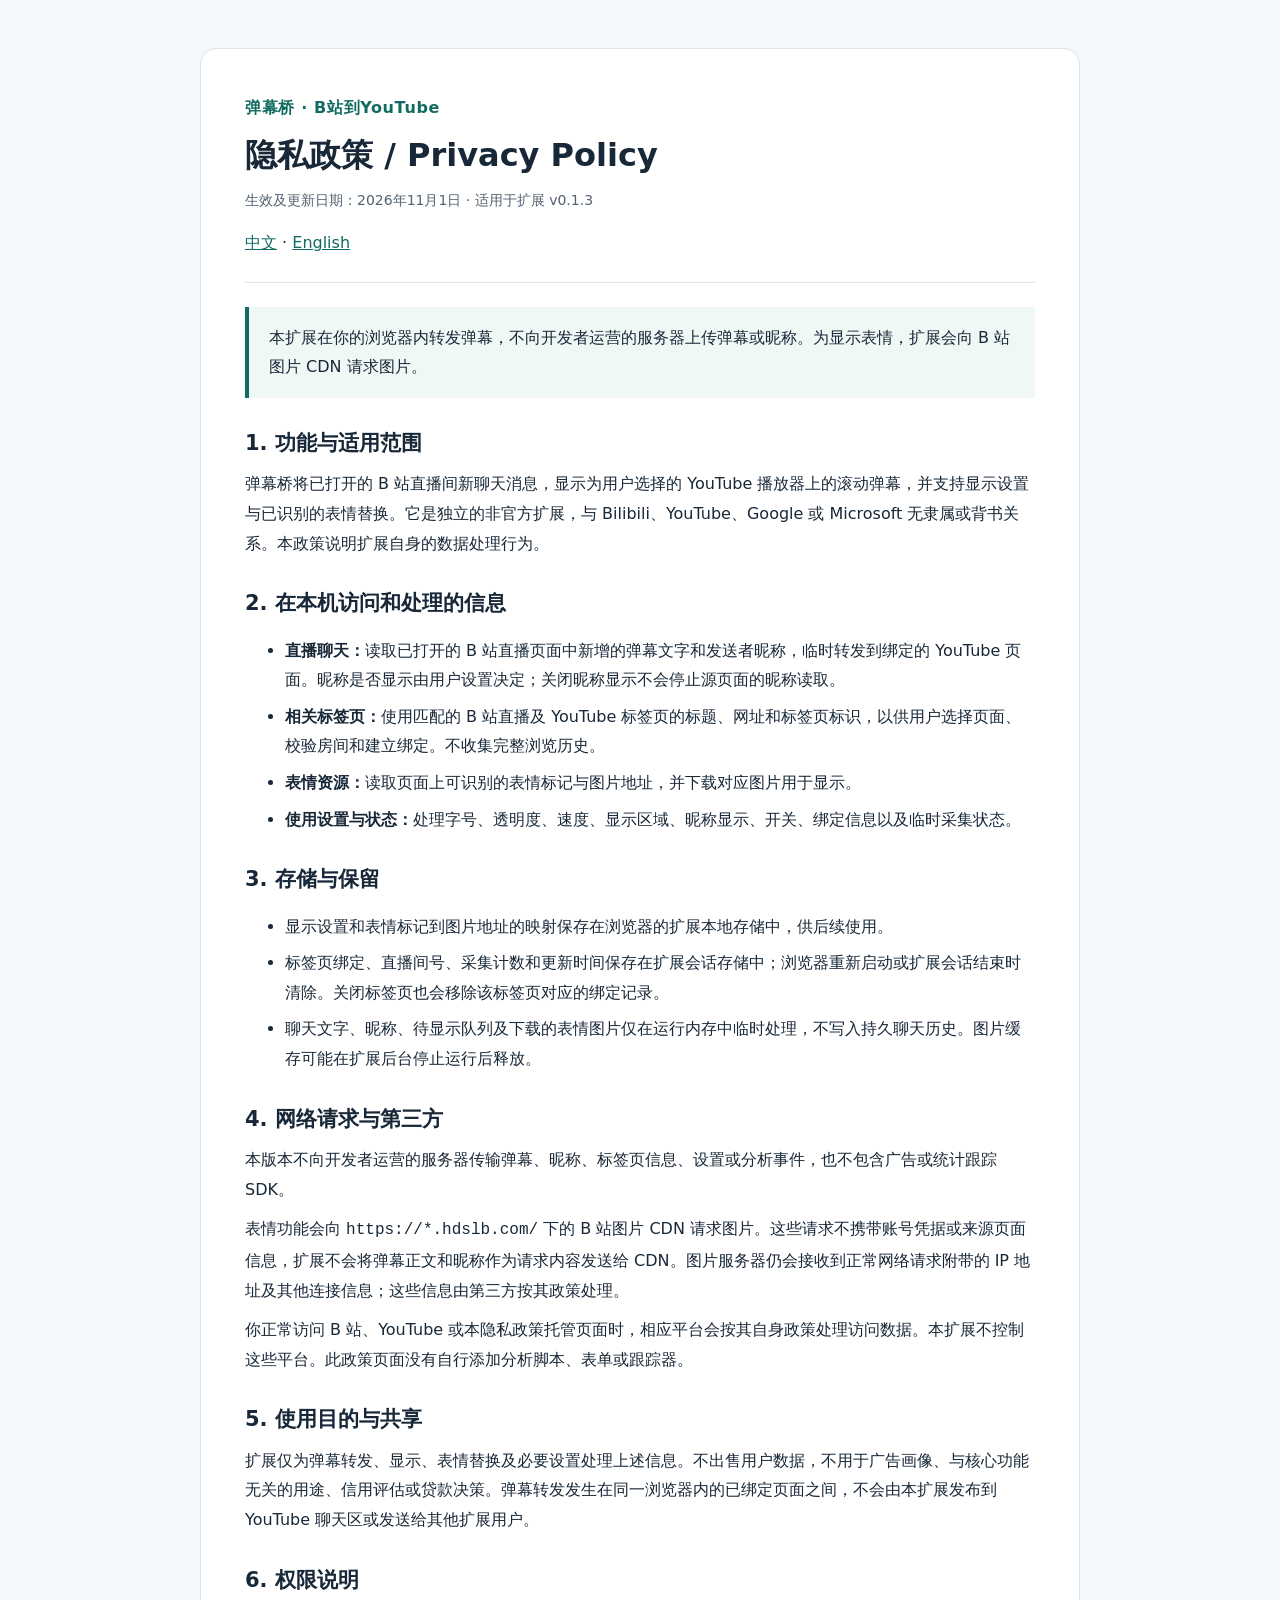
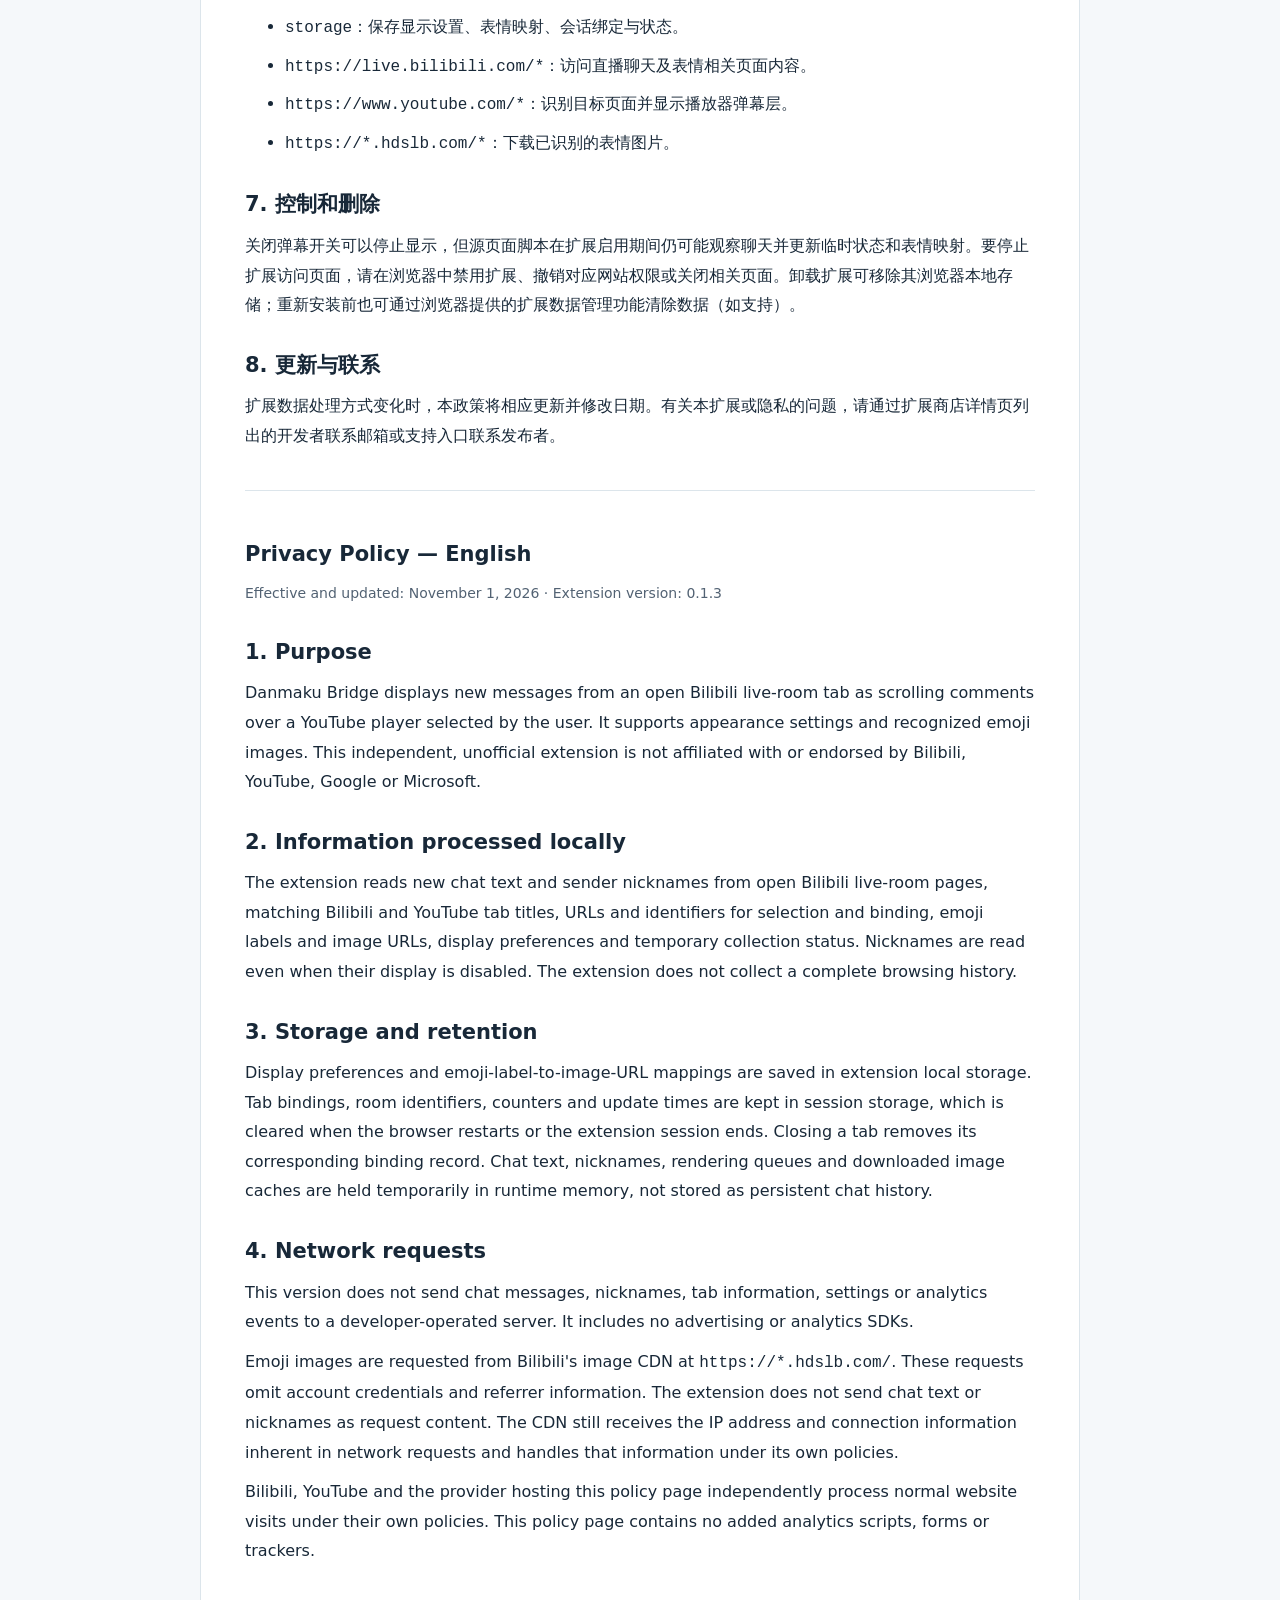
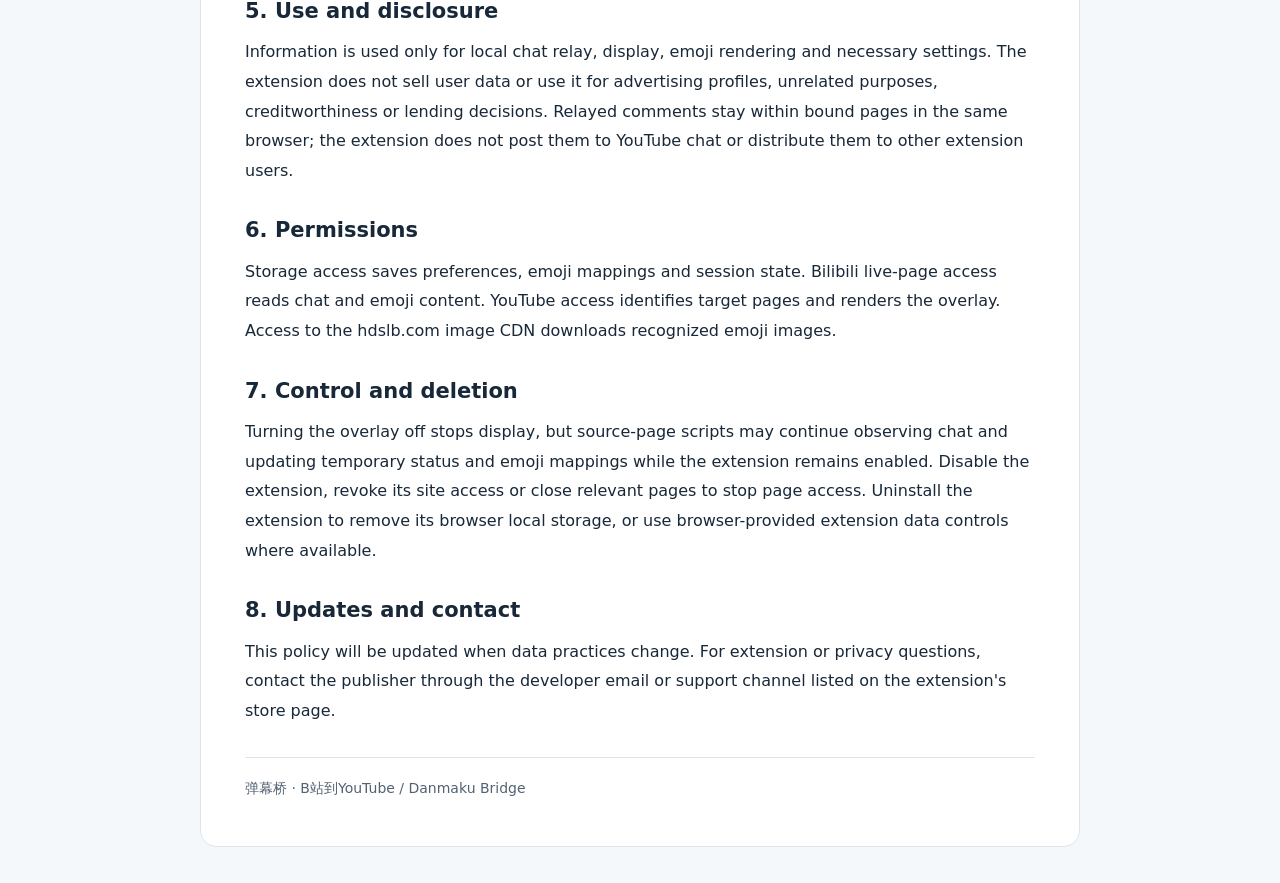
==== index.html @ f7c492d5 "Add files via upload" ====
<!doctype html>
<html lang="zh-CN">
<head>
  <meta charset="utf-8">
  <meta name="viewport" content="width=device-width, initial-scale=1">
  <meta name="description" content="弹幕桥 · B站到YouTube 隐私政策 / Danmaku Bridge Privacy Policy">
  <title>弹幕桥 · 隐私政策 / Privacy Policy</title>
  <style>
    :root{color-scheme:light;--ink:#182838;--muted:#526273;--line:#dce5eb;--accent:#126b62}
    *{box-sizing:border-box}body{margin:0;background:#f5f8fa;color:var(--ink);font:16px/1.85 system-ui,-apple-system,"Segoe UI","Microsoft YaHei",sans-serif}
    main{max-width:880px;margin:48px auto;padding:44px;background:#fff;border:1px solid var(--line);border-radius:16px}header{border-bottom:1px solid var(--line);padding-bottom:24px}
    .brand{color:var(--accent);font-weight:700;letter-spacing:.04em}h1{font-size:32px;line-height:1.3;margin:12px 0}h2{font-size:21px;line-height:1.5;margin:30px 0 10px}p{margin:10px 0}.meta,footer{color:var(--muted);font-size:14px}
    .summary{background:#eff8f5;border-left:4px solid var(--accent);padding:16px 20px;margin:24px 0}li{margin:7px 0}a{color:var(--accent)}nav{margin-top:14px}section[lang=en]{border-top:1px solid var(--line);margin-top:40px;padding-top:18px}footer{border-top:1px solid var(--line);margin-top:32px;padding-top:18px}
    @media(max-width:600px){main{margin:0;border:0;border-radius:0;padding:28px 20px}h1{font-size:27px}}
  </style>
</head>
<body><main>
  <header><div class="brand">弹幕桥 · B站到YouTube</div><h1>隐私政策 / Privacy Policy</h1>
    <p class="meta">生效及更新日期：2026年11月1日 · 适用于扩展 v0.1.3</p>
    <nav><a href="#zh">中文</a> · <a href="#en" lang="en">English</a></nav>
  </header>
  <section id="zh" aria-label="中文隐私政策">
    <div class="summary">本扩展在你的浏览器内转发弹幕，不向开发者运营的服务器上传弹幕或昵称。为显示表情，扩展会向 B 站图片 CDN 请求图片。</div>
    <h2>1. 功能与适用范围</h2>
    <p>弹幕桥将已打开的 B 站直播间新聊天消息，显示为用户选择的 YouTube 播放器上的滚动弹幕，并支持显示设置与已识别的表情替换。它是独立的非官方扩展，与 Bilibili、YouTube、Google 或 Microsoft 无隶属或背书关系。本政策说明扩展自身的数据处理行为。</p>
    <h2>2. 在本机访问和处理的信息</h2>
    <ul>
      <li><strong>直播聊天：</strong>读取已打开的 B 站直播页面中新增的弹幕文字和发送者昵称，临时转发到绑定的 YouTube 页面。昵称是否显示由用户设置决定；关闭昵称显示不会停止源页面的昵称读取。</li>
      <li><strong>相关标签页：</strong>使用匹配的 B 站直播及 YouTube 标签页的标题、网址和标签页标识，以供用户选择页面、校验房间和建立绑定。不收集完整浏览历史。</li>
      <li><strong>表情资源：</strong>读取页面上可识别的表情标记与图片地址，并下载对应图片用于显示。</li>
      <li><strong>使用设置与状态：</strong>处理字号、透明度、速度、显示区域、昵称显示、开关、绑定信息以及临时采集状态。</li>
    </ul>
    <h2>3. 存储与保留</h2>
    <ul>
      <li>显示设置和表情标记到图片地址的映射保存在浏览器的扩展本地存储中，供后续使用。</li>
      <li>标签页绑定、直播间号、采集计数和更新时间保存在扩展会话存储中；浏览器重新启动或扩展会话结束时清除。关闭标签页也会移除该标签页对应的绑定记录。</li>
      <li>聊天文字、昵称、待显示队列及下载的表情图片仅在运行内存中临时处理，不写入持久聊天历史。图片缓存可能在扩展后台停止运行后释放。</li>
    </ul>
    <h2>4. 网络请求与第三方</h2>
    <p>本版本不向开发者运营的服务器传输弹幕、昵称、标签页信息、设置或分析事件，也不包含广告或统计跟踪 SDK。</p>
    <p>表情功能会向 <code>https://*.hdslb.com/</code> 下的 B 站图片 CDN 请求图片。这些请求不携带账号凭据或来源页面信息，扩展不会将弹幕正文和昵称作为请求内容发送给 CDN。图片服务器仍会接收到正常网络请求附带的 IP 地址及其他连接信息；这些信息由第三方按其政策处理。</p>
    <p>你正常访问 B 站、YouTube 或本隐私政策托管页面时，相应平台会按其自身政策处理访问数据。本扩展不控制这些平台。此政策页面没有自行添加分析脚本、表单或跟踪器。</p>
    <h2>5. 使用目的与共享</h2>
    <p>扩展仅为弹幕转发、显示、表情替换及必要设置处理上述信息。不出售用户数据，不用于广告画像、与核心功能无关的用途、信用评估或贷款决策。弹幕转发发生在同一浏览器内的已绑定页面之间，不会由本扩展发布到 YouTube 聊天区或发送给其他扩展用户。</p>
    <h2>6. 权限说明</h2>
    <ul>
      <li><code>storage</code>：保存显示设置、表情映射、会话绑定与状态。</li>
      <li><code>https://live.bilibili.com/*</code>：访问直播聊天及表情相关页面内容。</li>
      <li><code>https://www.youtube.com/*</code>：识别目标页面并显示播放器弹幕层。</li>
      <li><code>https://*.hdslb.com/*</code>：下载已识别的表情图片。</li>
    </ul>
    <h2>7. 控制和删除</h2>
    <p>关闭弹幕开关可以停止显示，但源页面脚本在扩展启用期间仍可能观察聊天并更新临时状态和表情映射。要停止扩展访问页面，请在浏览器中禁用扩展、撤销对应网站权限或关闭相关页面。卸载扩展可移除其浏览器本地存储；重新安装前也可通过浏览器提供的扩展数据管理功能清除数据（如支持）。</p>
    <h2>8. 更新与联系</h2>
    <p>扩展数据处理方式变化时，本政策将相应更新并修改日期。有关本扩展或隐私的问题，请通过扩展商店详情页列出的开发者联系邮箱或支持入口联系发布者。</p>
  </section>
  <section id="en" lang="en" aria-label="English privacy policy">
    <h2>Privacy Policy — English</h2>
    <p class="meta">Effective and updated: November 1, 2026 · Extension version: 0.1.3</p>
    <h2>1. Purpose</h2>
    <p>Danmaku Bridge displays new messages from an open Bilibili live-room tab as scrolling comments over a YouTube player selected by the user. It supports appearance settings and recognized emoji images. This independent, unofficial extension is not affiliated with or endorsed by Bilibili, YouTube, Google or Microsoft.</p>
    <h2>2. Information processed locally</h2>
    <p>The extension reads new chat text and sender nicknames from open Bilibili live-room pages, matching Bilibili and YouTube tab titles, URLs and identifiers for selection and binding, emoji labels and image URLs, display preferences and temporary collection status. Nicknames are read even when their display is disabled. The extension does not collect a complete browsing history.</p>
    <h2>3. Storage and retention</h2>
    <p>Display preferences and emoji-label-to-image-URL mappings are saved in extension local storage. Tab bindings, room identifiers, counters and update times are kept in session storage, which is cleared when the browser restarts or the extension session ends. Closing a tab removes its corresponding binding record. Chat text, nicknames, rendering queues and downloaded image caches are held temporarily in runtime memory, not stored as persistent chat history.</p>
    <h2>4. Network requests</h2>
    <p>This version does not send chat messages, nicknames, tab information, settings or analytics events to a developer-operated server. It includes no advertising or analytics SDKs.</p>
    <p>Emoji images are requested from Bilibili's image CDN at <code>https://*.hdslb.com/</code>. These requests omit account credentials and referrer information. The extension does not send chat text or nicknames as request content. The CDN still receives the IP address and connection information inherent in network requests and handles that information under its own policies.</p>
    <p>Bilibili, YouTube and the provider hosting this policy page independently process normal website visits under their own policies. This policy page contains no added analytics scripts, forms or trackers.</p>
    <h2>5. Use and disclosure</h2>
    <p>Information is used only for local chat relay, display, emoji rendering and necessary settings. The extension does not sell user data or use it for advertising profiles, unrelated purposes, creditworthiness or lending decisions. Relayed comments stay within bound pages in the same browser; the extension does not post them to YouTube chat or distribute them to other extension users.</p>
    <h2>6. Permissions</h2>
    <p>Storage access saves preferences, emoji mappings and session state. Bilibili live-page access reads chat and emoji content. YouTube access identifies target pages and renders the overlay. Access to the hdslb.com image CDN downloads recognized emoji images.</p>
    <h2>7. Control and deletion</h2>
    <p>Turning the overlay off stops display, but source-page scripts may continue observing chat and updating temporary status and emoji mappings while the extension remains enabled. Disable the extension, revoke its site access or close relevant pages to stop page access. Uninstall the extension to remove its browser local storage, or use browser-provided extension data controls where available.</p>
    <h2>8. Updates and contact</h2>
    <p>This policy will be updated when data practices change. For extension or privacy questions, contact the publisher through the developer email or support channel listed on the extension's store page.</p>
  </section>
  <footer>弹幕桥 · B站到YouTube / Danmaku Bridge</footer>
</main></body></html>
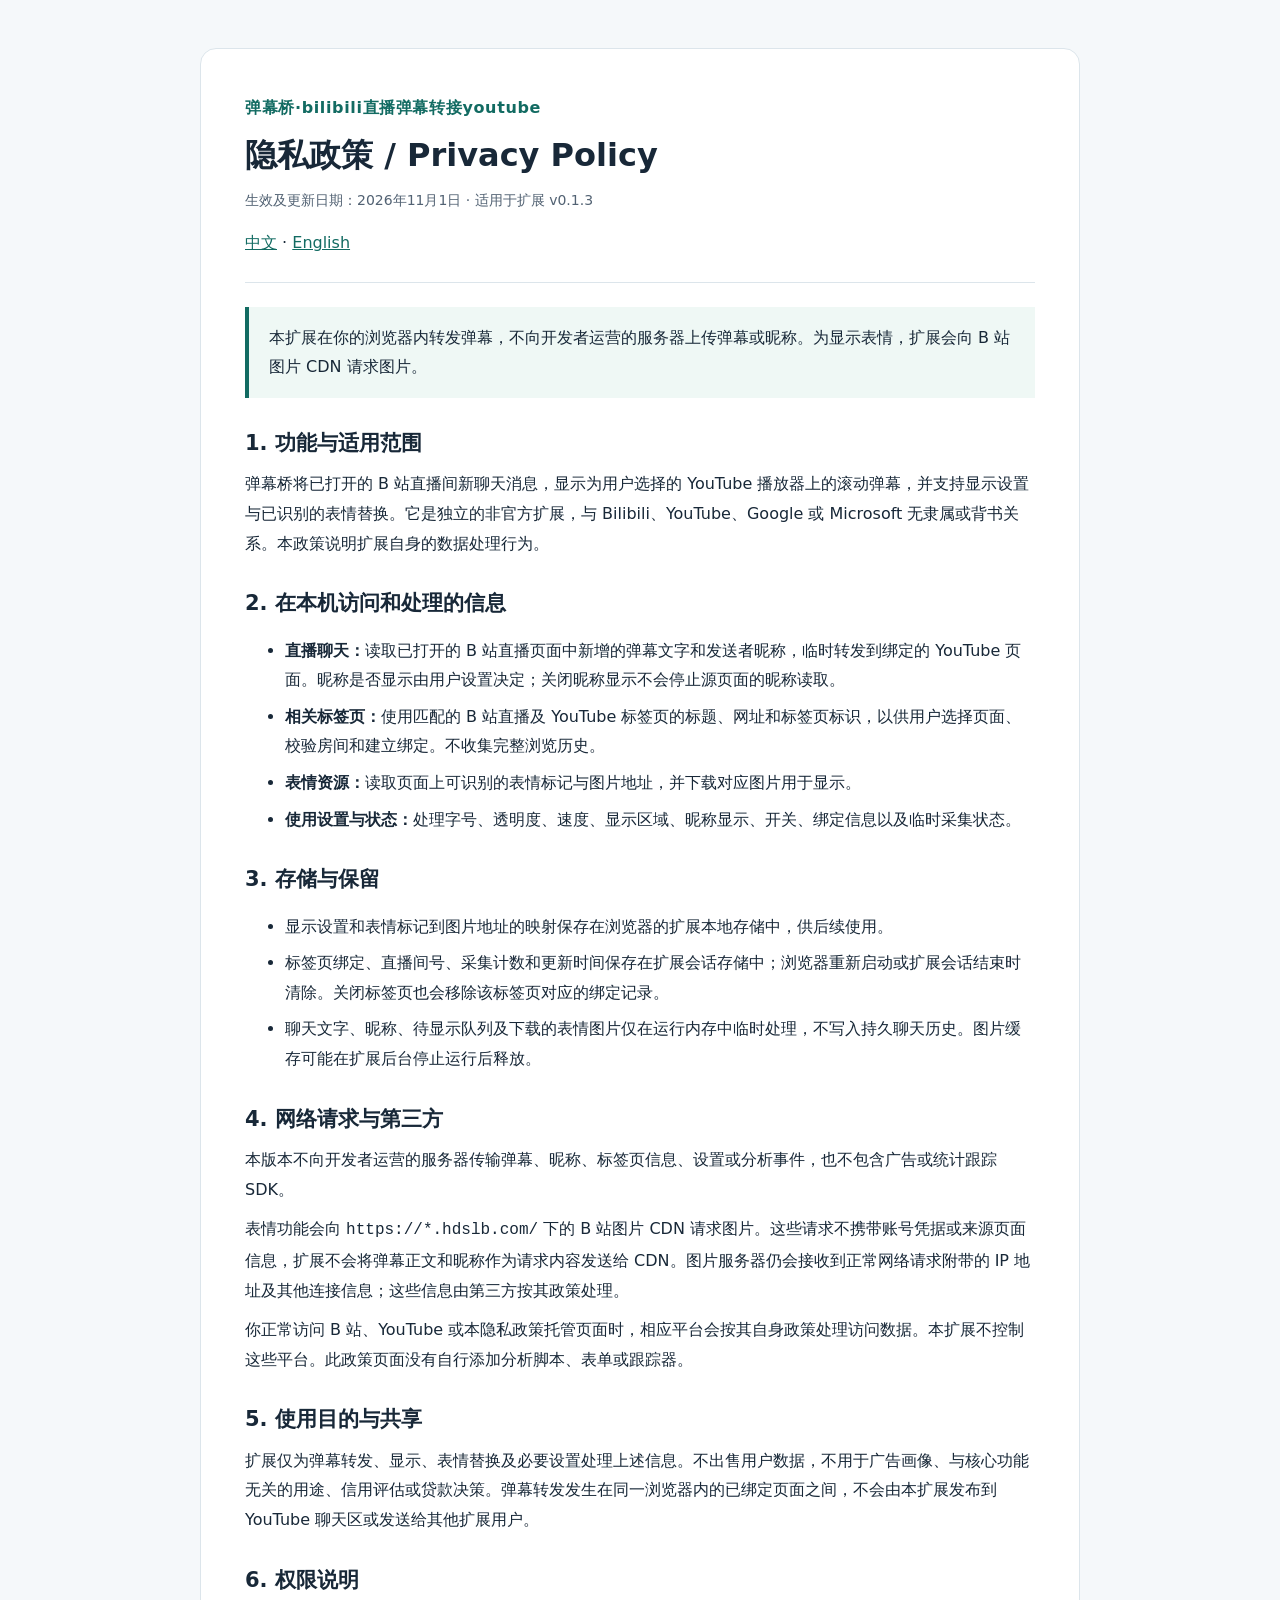
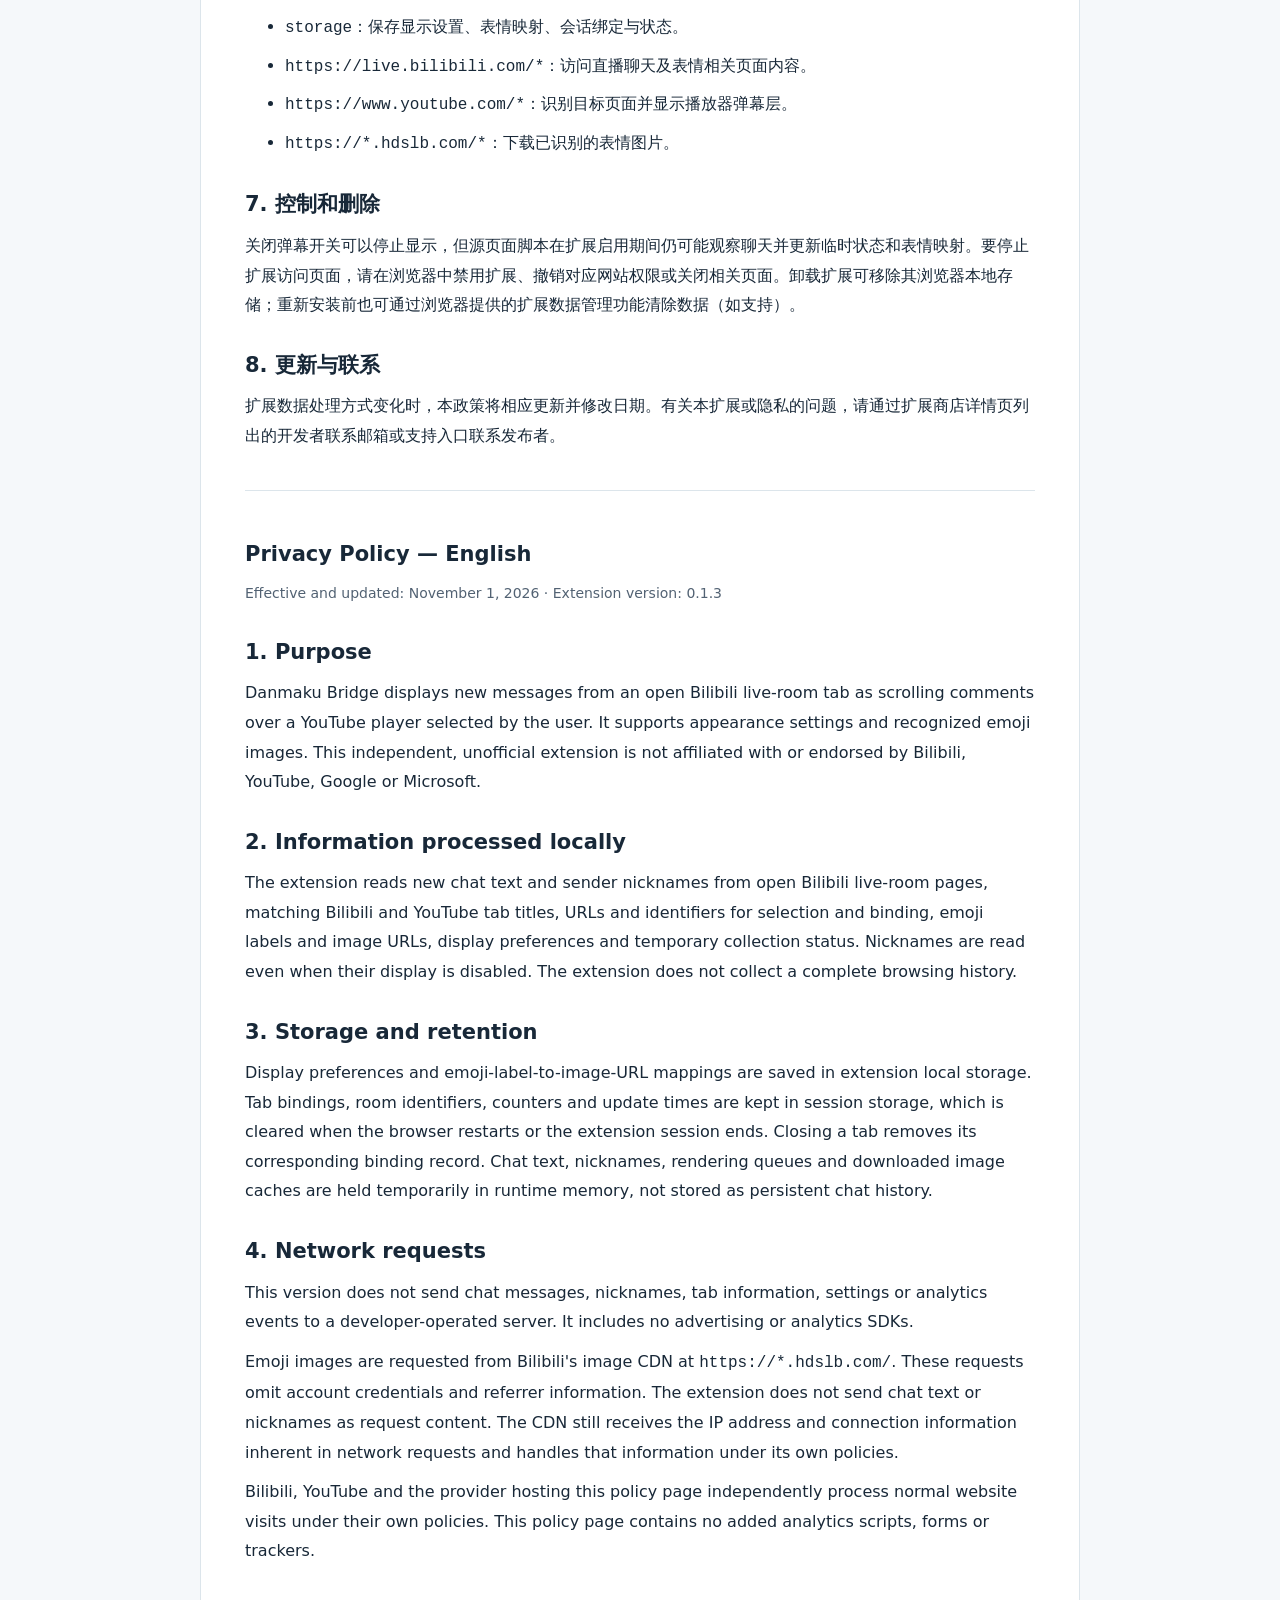
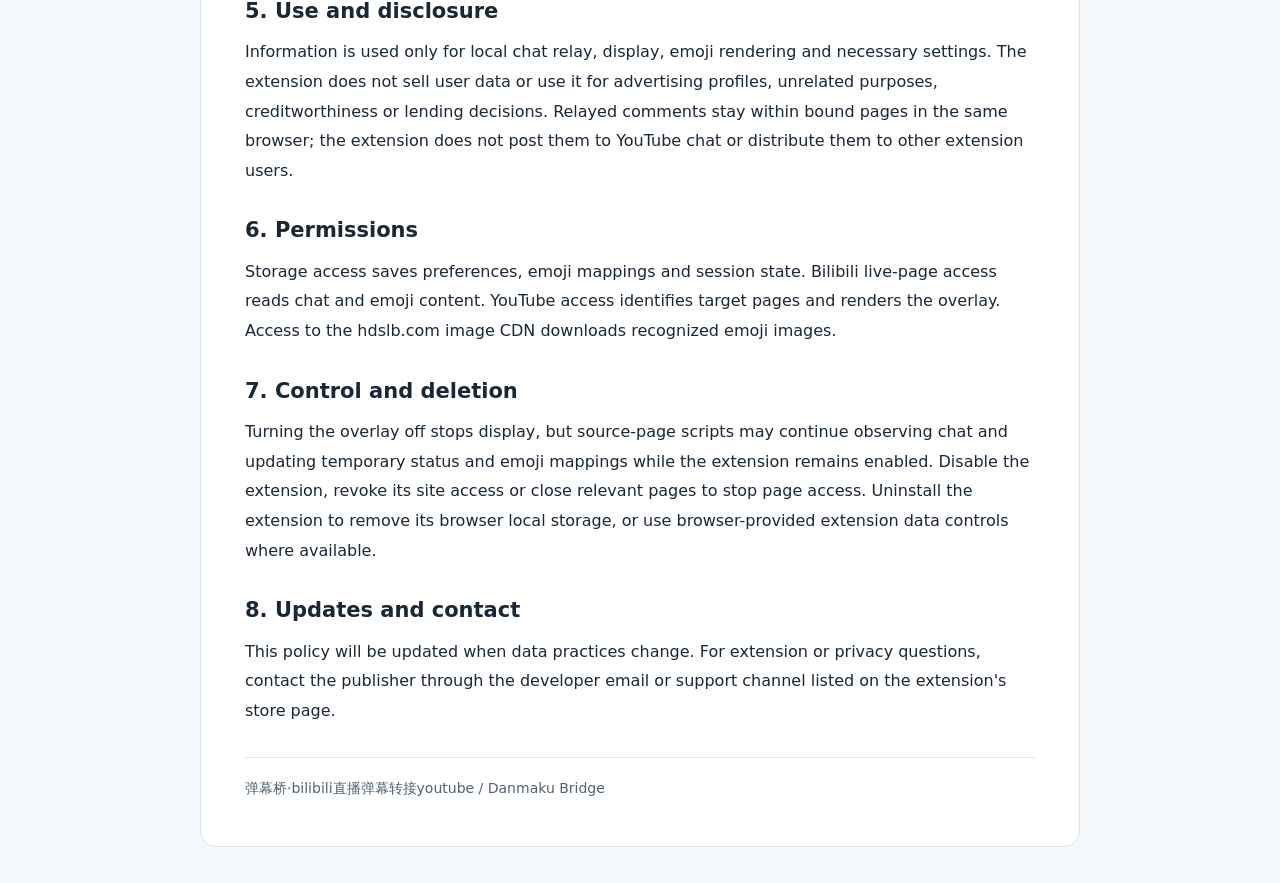
==== commit ff75961e: "Rename extension to 弹幕桥·bilibili直播弹幕转接youtube" ====
--- a/index.html
+++ b/index.html
@@ -3,8 +3,8 @@
 <head>
   <meta charset="utf-8">
   <meta name="viewport" content="width=device-width, initial-scale=1">
-  <meta name="description" content="弹幕桥 · B站到YouTube 隐私政策 / Danmaku Bridge Privacy Policy">
-  <title>弹幕桥 · 隐私政策 / Privacy Policy</title>
+  <meta name="description" content="弹幕桥·bilibili直播弹幕转接youtube 隐私政策 / Danmaku Bridge Privacy Policy">
+  <title>弹幕桥·bilibili直播弹幕转接youtube · 隐私政策 / Privacy Policy</title>
   <style>
     :root{color-scheme:light;--ink:#182838;--muted:#526273;--line:#dce5eb;--accent:#126b62}
     *{box-sizing:border-box}body{margin:0;background:#f5f8fa;color:var(--ink);font:16px/1.85 system-ui,-apple-system,"Segoe UI","Microsoft YaHei",sans-serif}
@@ -15,7 +15,7 @@
   </style>
 </head>
 <body><main>
-  <header><div class="brand">弹幕桥 · B站到YouTube</div><h1>隐私政策 / Privacy Policy</h1>
+  <header><div class="brand">弹幕桥·bilibili直播弹幕转接youtube</div><h1>隐私政策 / Privacy Policy</h1>
     <p class="meta">生效及更新日期：2026年11月1日 · 适用于扩展 v0.1.3</p>
     <nav><a href="#zh">中文</a> · <a href="#en" lang="en">English</a></nav>
   </header>
@@ -76,5 +76,5 @@
     <h2>8. Updates and contact</h2>
     <p>This policy will be updated when data practices change. For extension or privacy questions, contact the publisher through the developer email or support channel listed on the extension's store page.</p>
   </section>
-  <footer>弹幕桥 · B站到YouTube / Danmaku Bridge</footer>
+  <footer>弹幕桥·bilibili直播弹幕转接youtube / Danmaku Bridge</footer>
 </main></body></html>
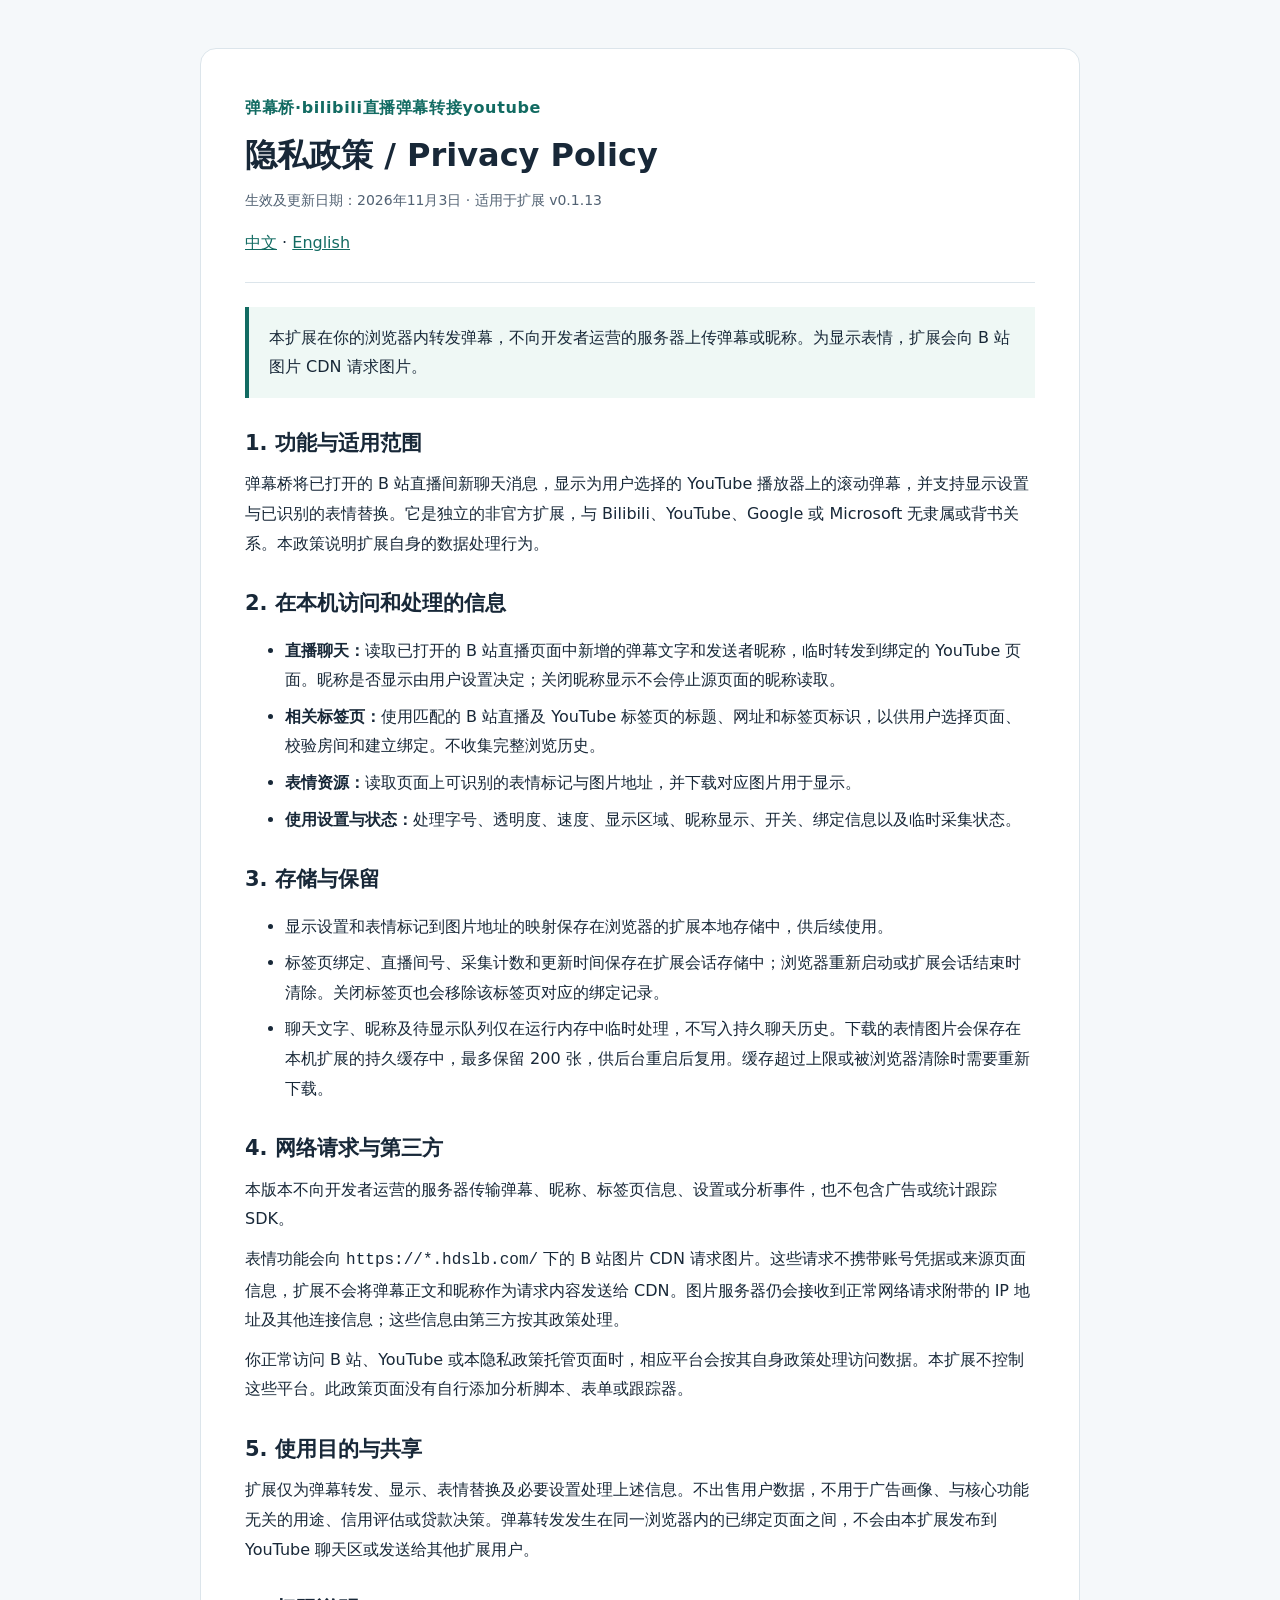
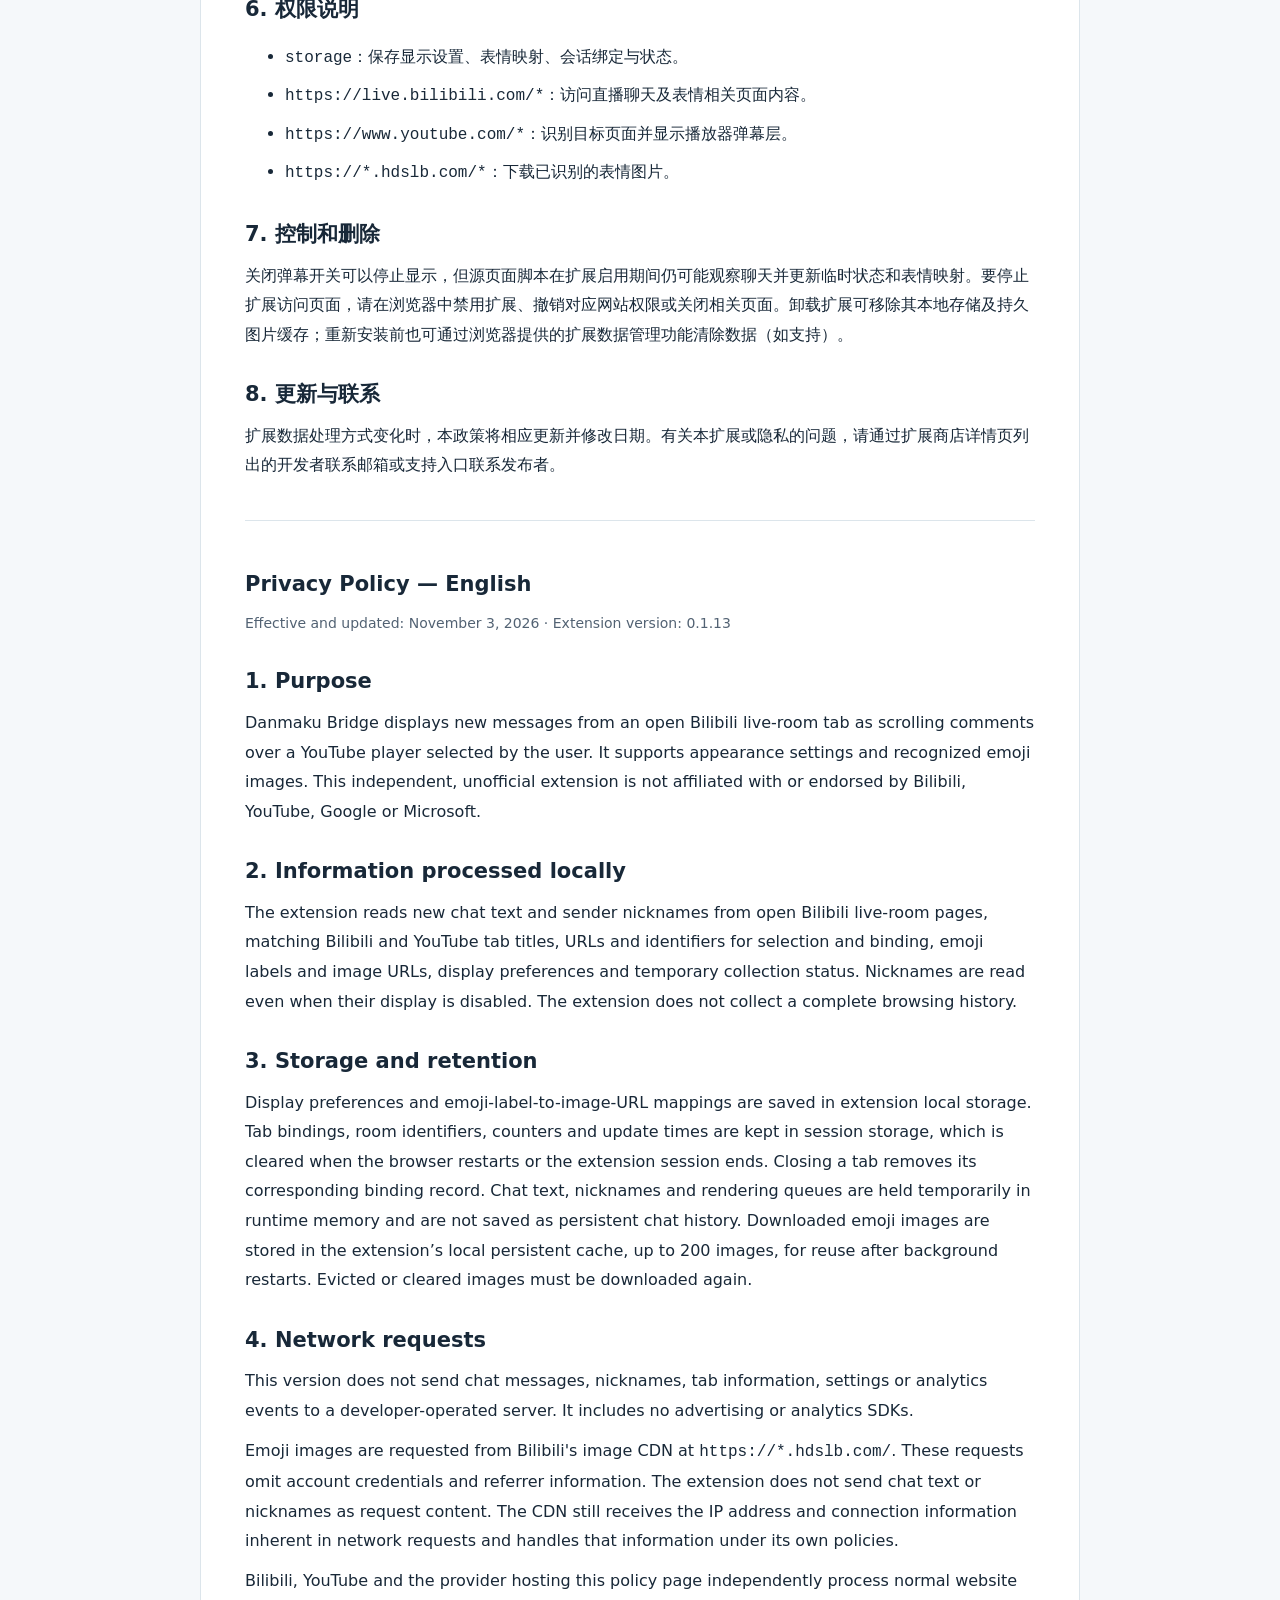
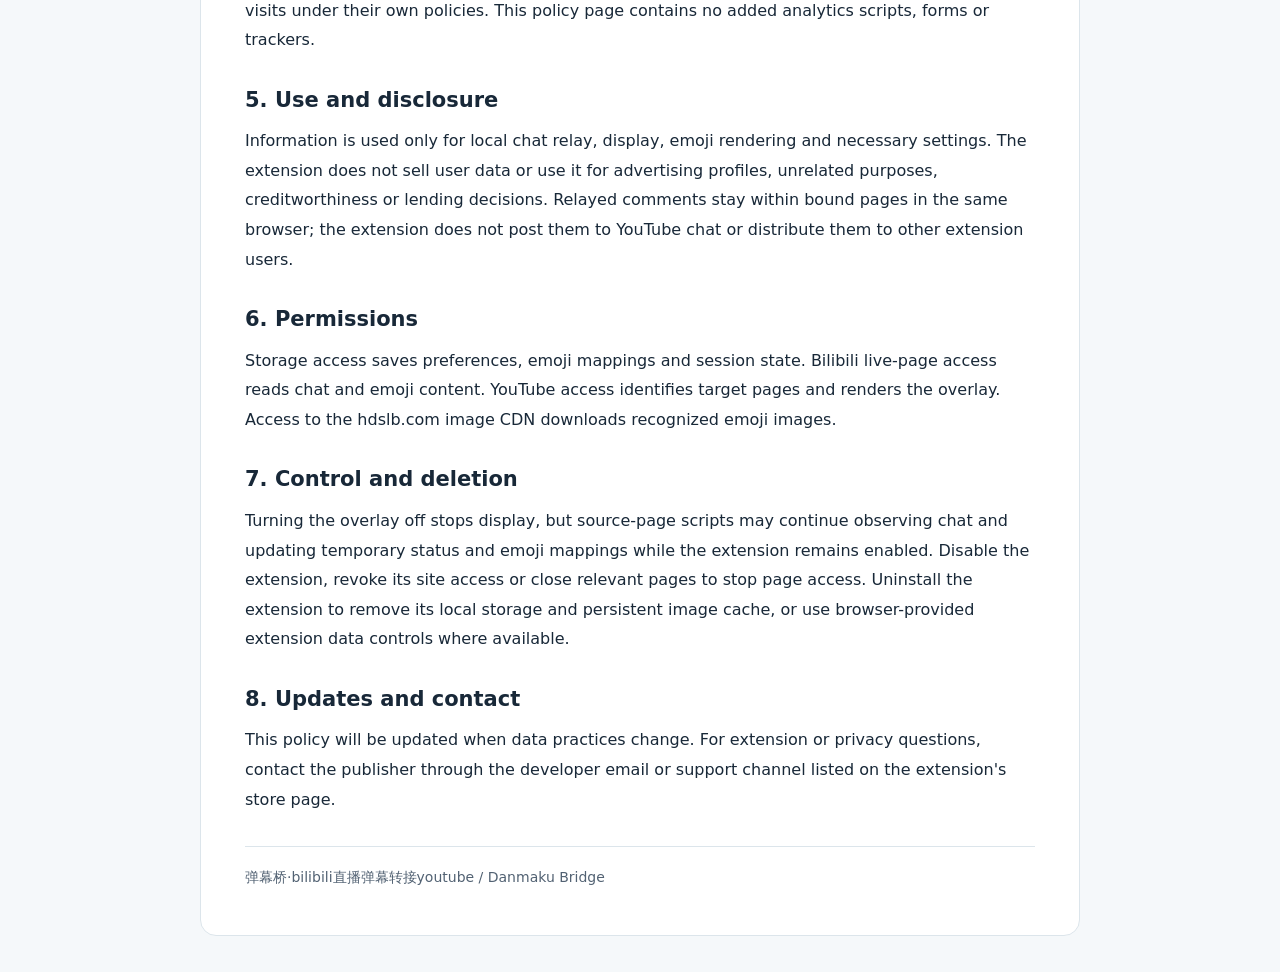
==== commit 0c37f57d: "Batch comment rendering, persist emoji cache and compact controls in v0.1.13" ====
--- a/index.html
+++ b/index.html
@@ -16,7 +16,7 @@
 </head>
 <body><main>
   <header><div class="brand">弹幕桥·bilibili直播弹幕转接youtube</div><h1>隐私政策 / Privacy Policy</h1>
-    <p class="meta">生效及更新日期：2026年11月1日 · 适用于扩展 v0.1.3</p>
+    <p class="meta">生效及更新日期：2026年11月3日 · 适用于扩展 v0.1.13</p>
     <nav><a href="#zh">中文</a> · <a href="#en" lang="en">English</a></nav>
   </header>
   <section id="zh" aria-label="中文隐私政策">
@@ -34,7 +34,7 @@
     <ul>
       <li>显示设置和表情标记到图片地址的映射保存在浏览器的扩展本地存储中，供后续使用。</li>
       <li>标签页绑定、直播间号、采集计数和更新时间保存在扩展会话存储中；浏览器重新启动或扩展会话结束时清除。关闭标签页也会移除该标签页对应的绑定记录。</li>
-      <li>聊天文字、昵称、待显示队列及下载的表情图片仅在运行内存中临时处理，不写入持久聊天历史。图片缓存可能在扩展后台停止运行后释放。</li>
+      <li>聊天文字、昵称及待显示队列仅在运行内存中临时处理，不写入持久聊天历史。下载的表情图片会保存在本机扩展的持久缓存中，最多保留 200 张，供后台重启后复用。缓存超过上限或被浏览器清除时需要重新下载。</li>
     </ul>
     <h2>4. 网络请求与第三方</h2>
     <p>本版本不向开发者运营的服务器传输弹幕、昵称、标签页信息、设置或分析事件，也不包含广告或统计跟踪 SDK。</p>
@@ -50,19 +50,19 @@
       <li><code>https://*.hdslb.com/*</code>：下载已识别的表情图片。</li>
     </ul>
     <h2>7. 控制和删除</h2>
-    <p>关闭弹幕开关可以停止显示，但源页面脚本在扩展启用期间仍可能观察聊天并更新临时状态和表情映射。要停止扩展访问页面，请在浏览器中禁用扩展、撤销对应网站权限或关闭相关页面。卸载扩展可移除其浏览器本地存储；重新安装前也可通过浏览器提供的扩展数据管理功能清除数据（如支持）。</p>
+    <p>关闭弹幕开关可以停止显示，但源页面脚本在扩展启用期间仍可能观察聊天并更新临时状态和表情映射。要停止扩展访问页面，请在浏览器中禁用扩展、撤销对应网站权限或关闭相关页面。卸载扩展可移除其本地存储及持久图片缓存；重新安装前也可通过浏览器提供的扩展数据管理功能清除数据（如支持）。</p>
     <h2>8. 更新与联系</h2>
     <p>扩展数据处理方式变化时，本政策将相应更新并修改日期。有关本扩展或隐私的问题，请通过扩展商店详情页列出的开发者联系邮箱或支持入口联系发布者。</p>
   </section>
   <section id="en" lang="en" aria-label="English privacy policy">
     <h2>Privacy Policy — English</h2>
-    <p class="meta">Effective and updated: November 1, 2026 · Extension version: 0.1.3</p>
+    <p class="meta">Effective and updated: November 3, 2026 · Extension version: 0.1.13</p>
     <h2>1. Purpose</h2>
     <p>Danmaku Bridge displays new messages from an open Bilibili live-room tab as scrolling comments over a YouTube player selected by the user. It supports appearance settings and recognized emoji images. This independent, unofficial extension is not affiliated with or endorsed by Bilibili, YouTube, Google or Microsoft.</p>
     <h2>2. Information processed locally</h2>
     <p>The extension reads new chat text and sender nicknames from open Bilibili live-room pages, matching Bilibili and YouTube tab titles, URLs and identifiers for selection and binding, emoji labels and image URLs, display preferences and temporary collection status. Nicknames are read even when their display is disabled. The extension does not collect a complete browsing history.</p>
     <h2>3. Storage and retention</h2>
-    <p>Display preferences and emoji-label-to-image-URL mappings are saved in extension local storage. Tab bindings, room identifiers, counters and update times are kept in session storage, which is cleared when the browser restarts or the extension session ends. Closing a tab removes its corresponding binding record. Chat text, nicknames, rendering queues and downloaded image caches are held temporarily in runtime memory, not stored as persistent chat history.</p>
+    <p>Display preferences and emoji-label-to-image-URL mappings are saved in extension local storage. Tab bindings, room identifiers, counters and update times are kept in session storage, which is cleared when the browser restarts or the extension session ends. Closing a tab removes its corresponding binding record. Chat text, nicknames and rendering queues are held temporarily in runtime memory and are not saved as persistent chat history. Downloaded emoji images are stored in the extension’s local persistent cache, up to 200 images, for reuse after background restarts. Evicted or cleared images must be downloaded again.</p>
     <h2>4. Network requests</h2>
     <p>This version does not send chat messages, nicknames, tab information, settings or analytics events to a developer-operated server. It includes no advertising or analytics SDKs.</p>
     <p>Emoji images are requested from Bilibili's image CDN at <code>https://*.hdslb.com/</code>. These requests omit account credentials and referrer information. The extension does not send chat text or nicknames as request content. The CDN still receives the IP address and connection information inherent in network requests and handles that information under its own policies.</p>
@@ -72,7 +72,7 @@
     <h2>6. Permissions</h2>
     <p>Storage access saves preferences, emoji mappings and session state. Bilibili live-page access reads chat and emoji content. YouTube access identifies target pages and renders the overlay. Access to the hdslb.com image CDN downloads recognized emoji images.</p>
     <h2>7. Control and deletion</h2>
-    <p>Turning the overlay off stops display, but source-page scripts may continue observing chat and updating temporary status and emoji mappings while the extension remains enabled. Disable the extension, revoke its site access or close relevant pages to stop page access. Uninstall the extension to remove its browser local storage, or use browser-provided extension data controls where available.</p>
+    <p>Turning the overlay off stops display, but source-page scripts may continue observing chat and updating temporary status and emoji mappings while the extension remains enabled. Disable the extension, revoke its site access or close relevant pages to stop page access. Uninstall the extension to remove its local storage and persistent image cache, or use browser-provided extension data controls where available.</p>
     <h2>8. Updates and contact</h2>
     <p>This policy will be updated when data practices change. For extension or privacy questions, contact the publisher through the developer email or support channel listed on the extension's store page.</p>
   </section>
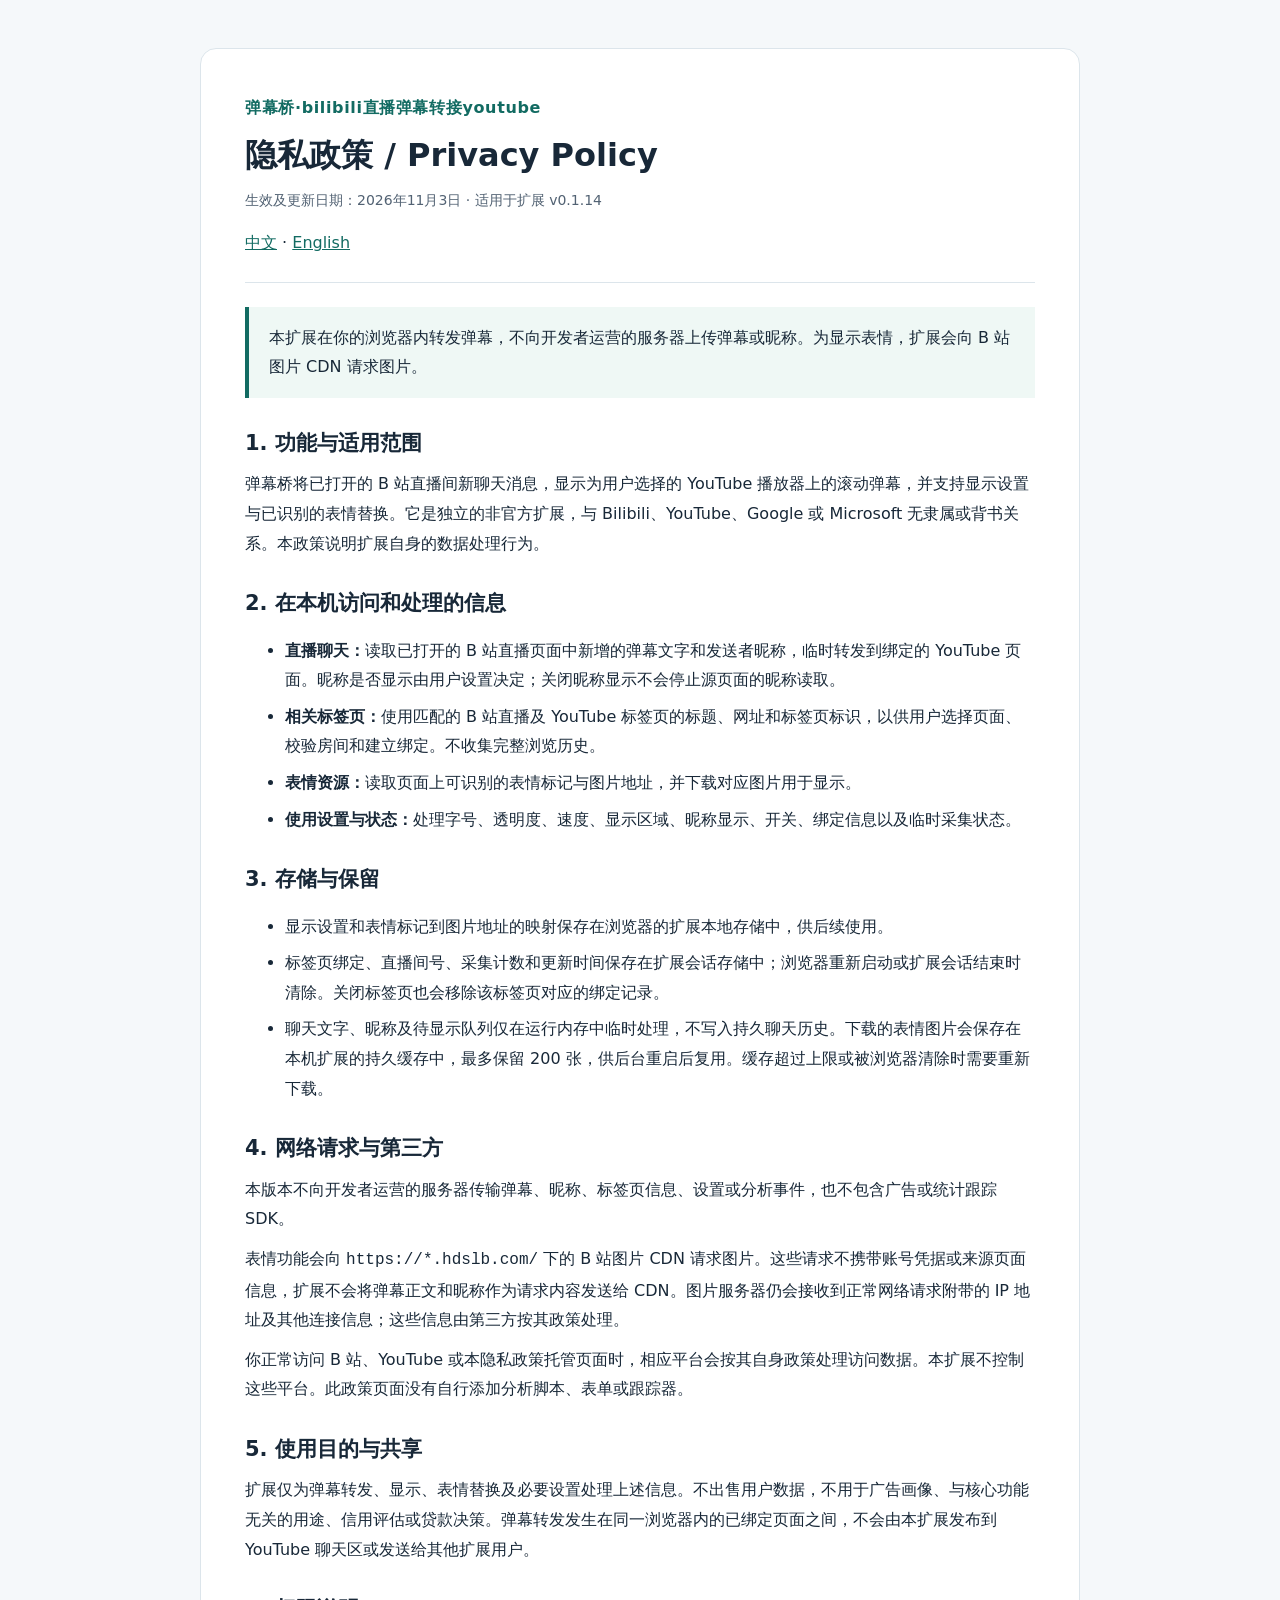
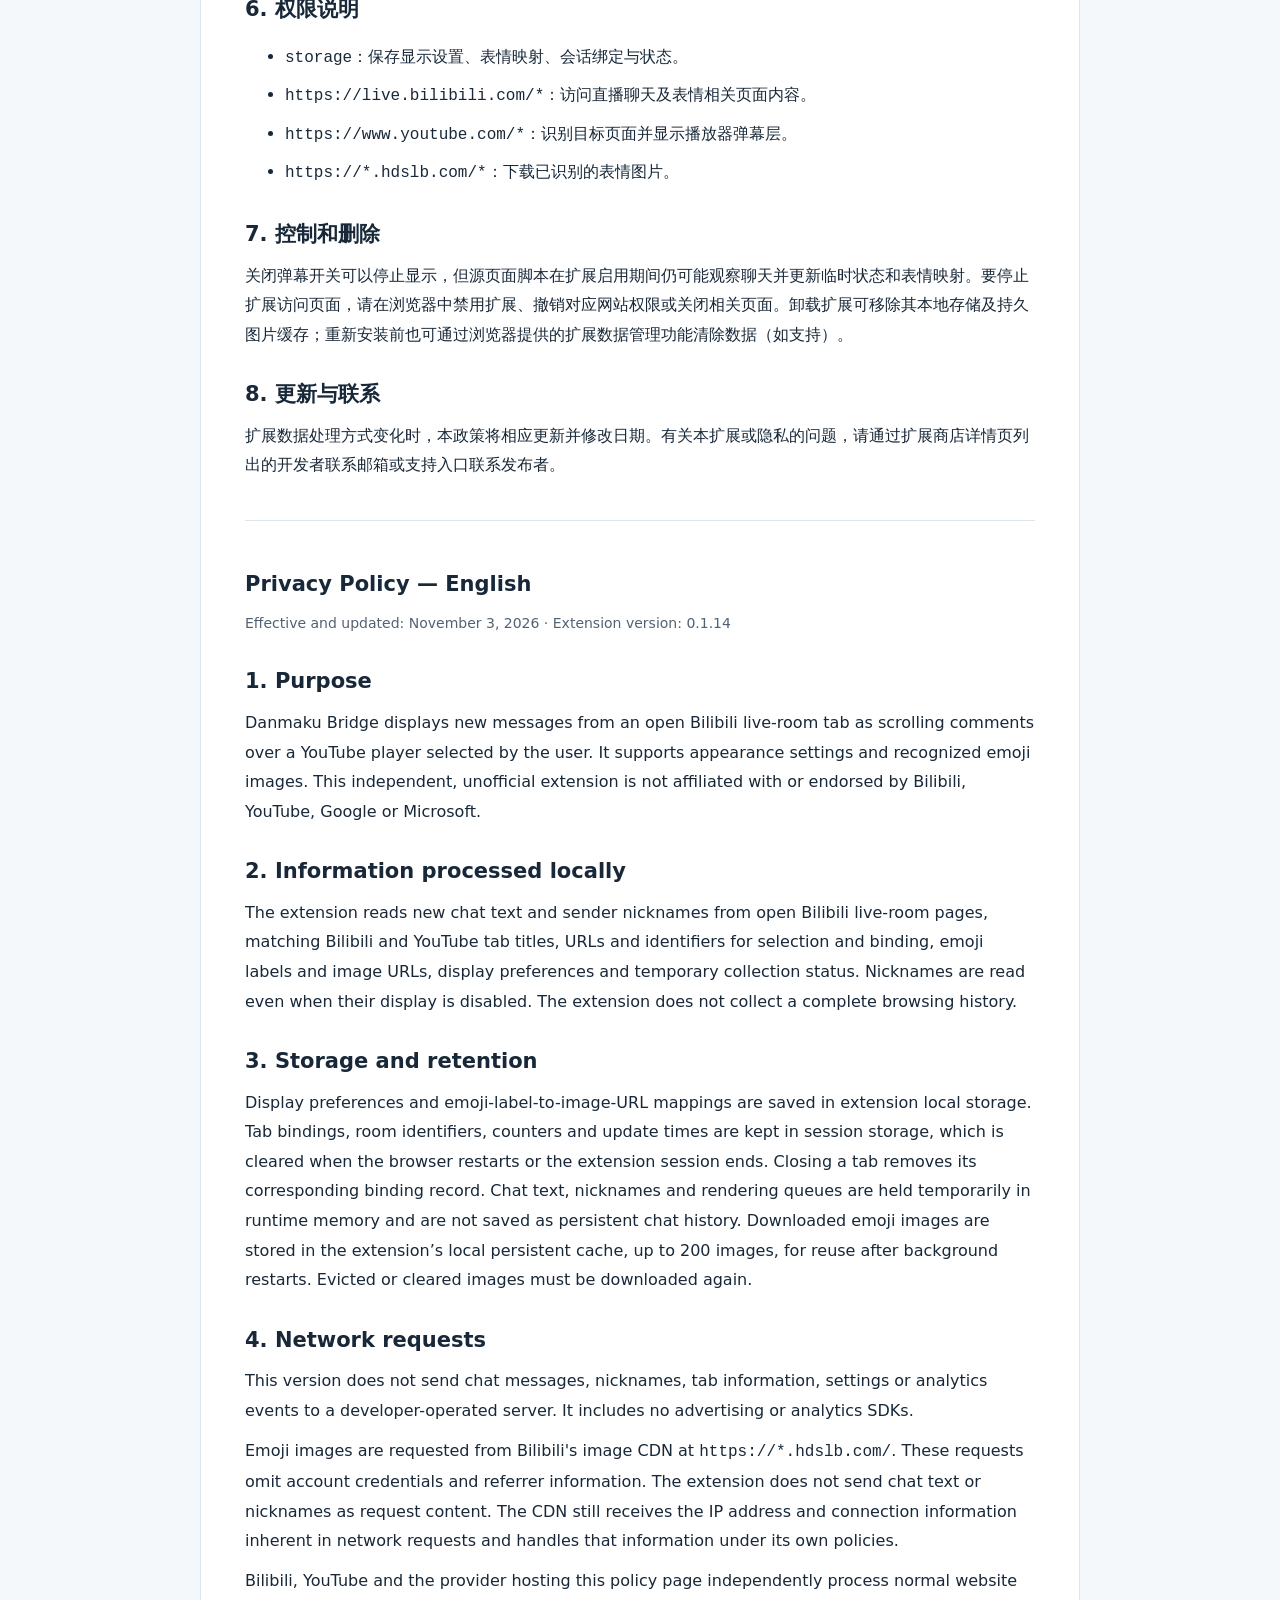
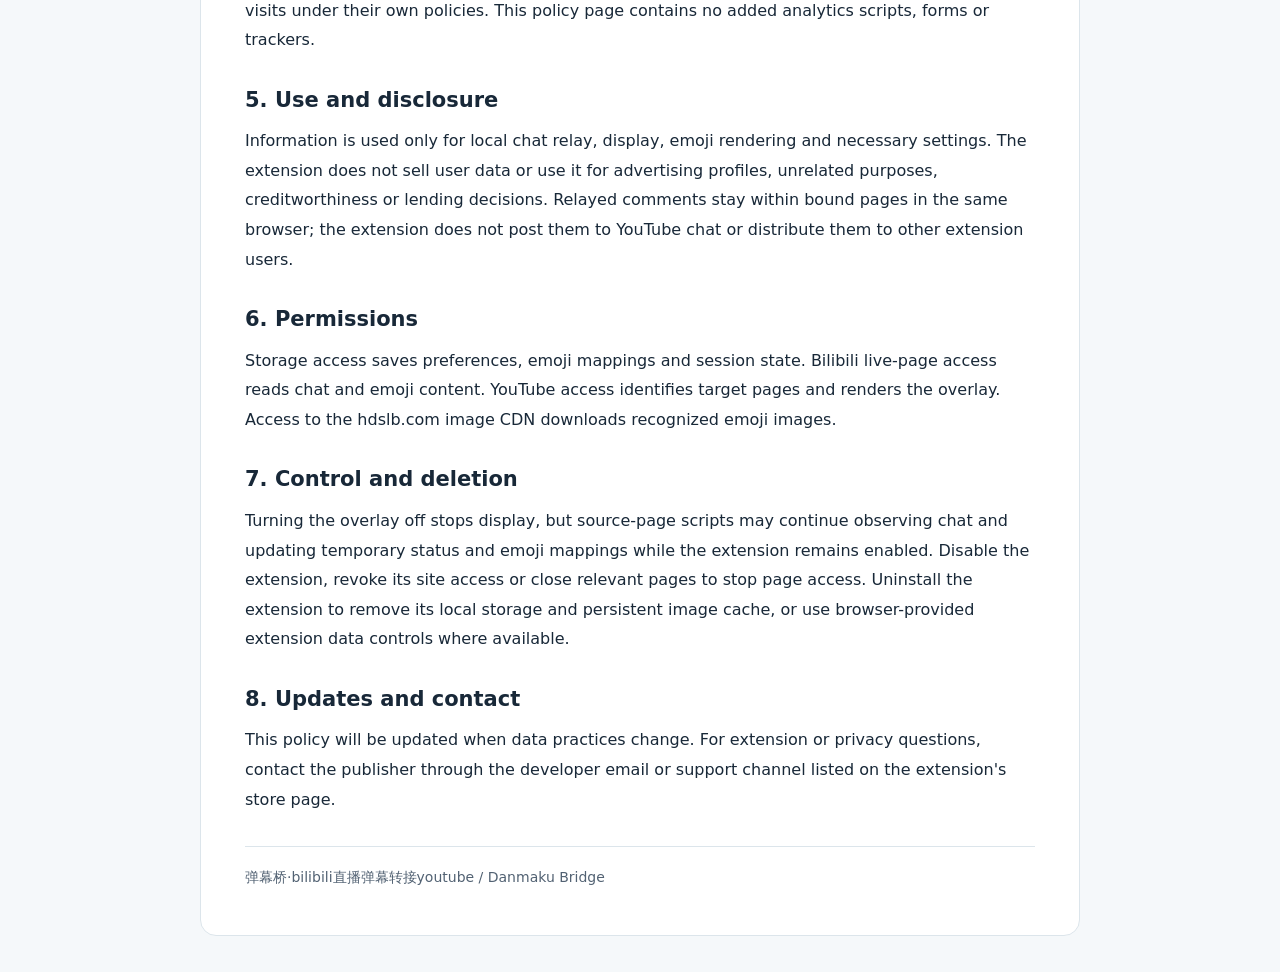
==== commit cc7839c8: "Preserve image-only and lazy-loaded special emotes in v0.1.14" ====
--- a/index.html
+++ b/index.html
@@ -16,7 +16,7 @@
 </head>
 <body><main>
   <header><div class="brand">弹幕桥·bilibili直播弹幕转接youtube</div><h1>隐私政策 / Privacy Policy</h1>
-    <p class="meta">生效及更新日期：2026年11月3日 · 适用于扩展 v0.1.13</p>
+    <p class="meta">生效及更新日期：2026年11月3日 · 适用于扩展 v0.1.14</p>
     <nav><a href="#zh">中文</a> · <a href="#en" lang="en">English</a></nav>
   </header>
   <section id="zh" aria-label="中文隐私政策">
@@ -56,7 +56,7 @@
   </section>
   <section id="en" lang="en" aria-label="English privacy policy">
     <h2>Privacy Policy — English</h2>
-    <p class="meta">Effective and updated: November 3, 2026 · Extension version: 0.1.13</p>
+    <p class="meta">Effective and updated: November 3, 2026 · Extension version: 0.1.14</p>
     <h2>1. Purpose</h2>
     <p>Danmaku Bridge displays new messages from an open Bilibili live-room tab as scrolling comments over a YouTube player selected by the user. It supports appearance settings and recognized emoji images. This independent, unofficial extension is not affiliated with or endorsed by Bilibili, YouTube, Google or Microsoft.</p>
     <h2>2. Information processed locally</h2>
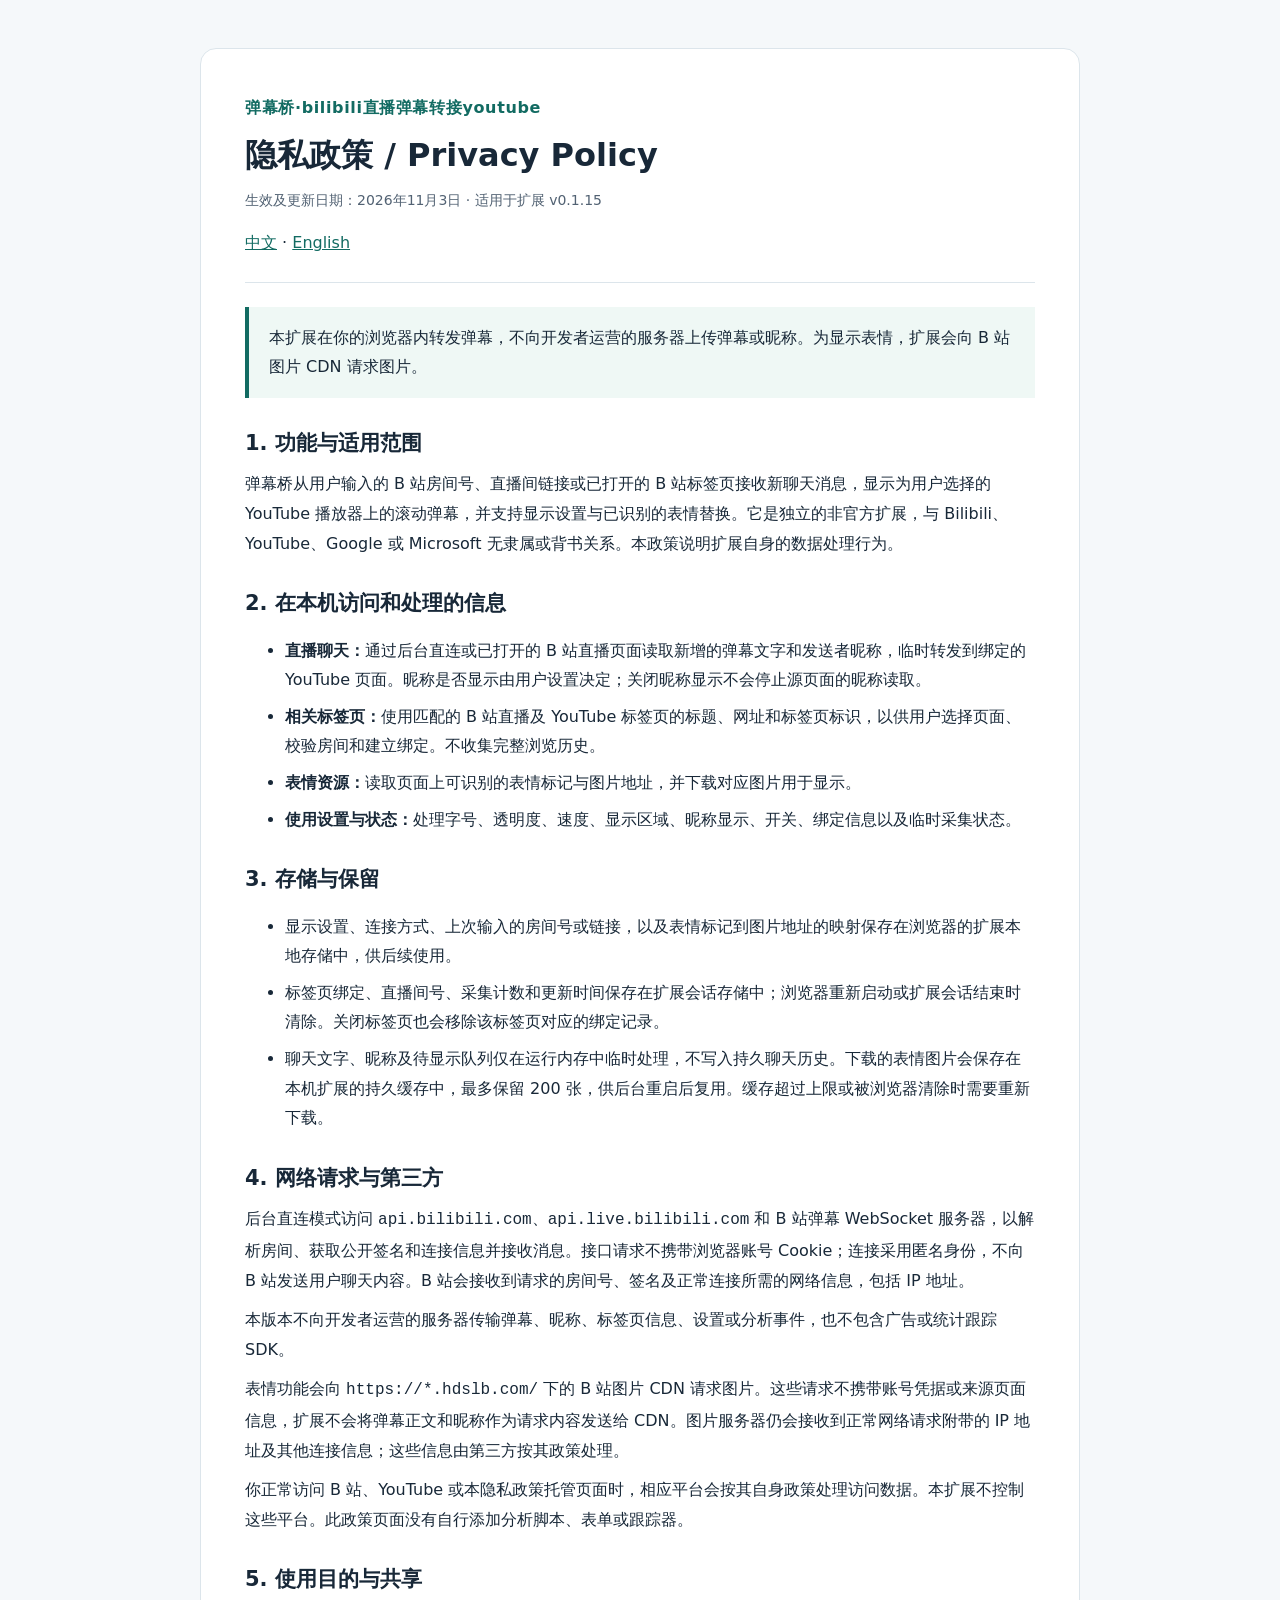
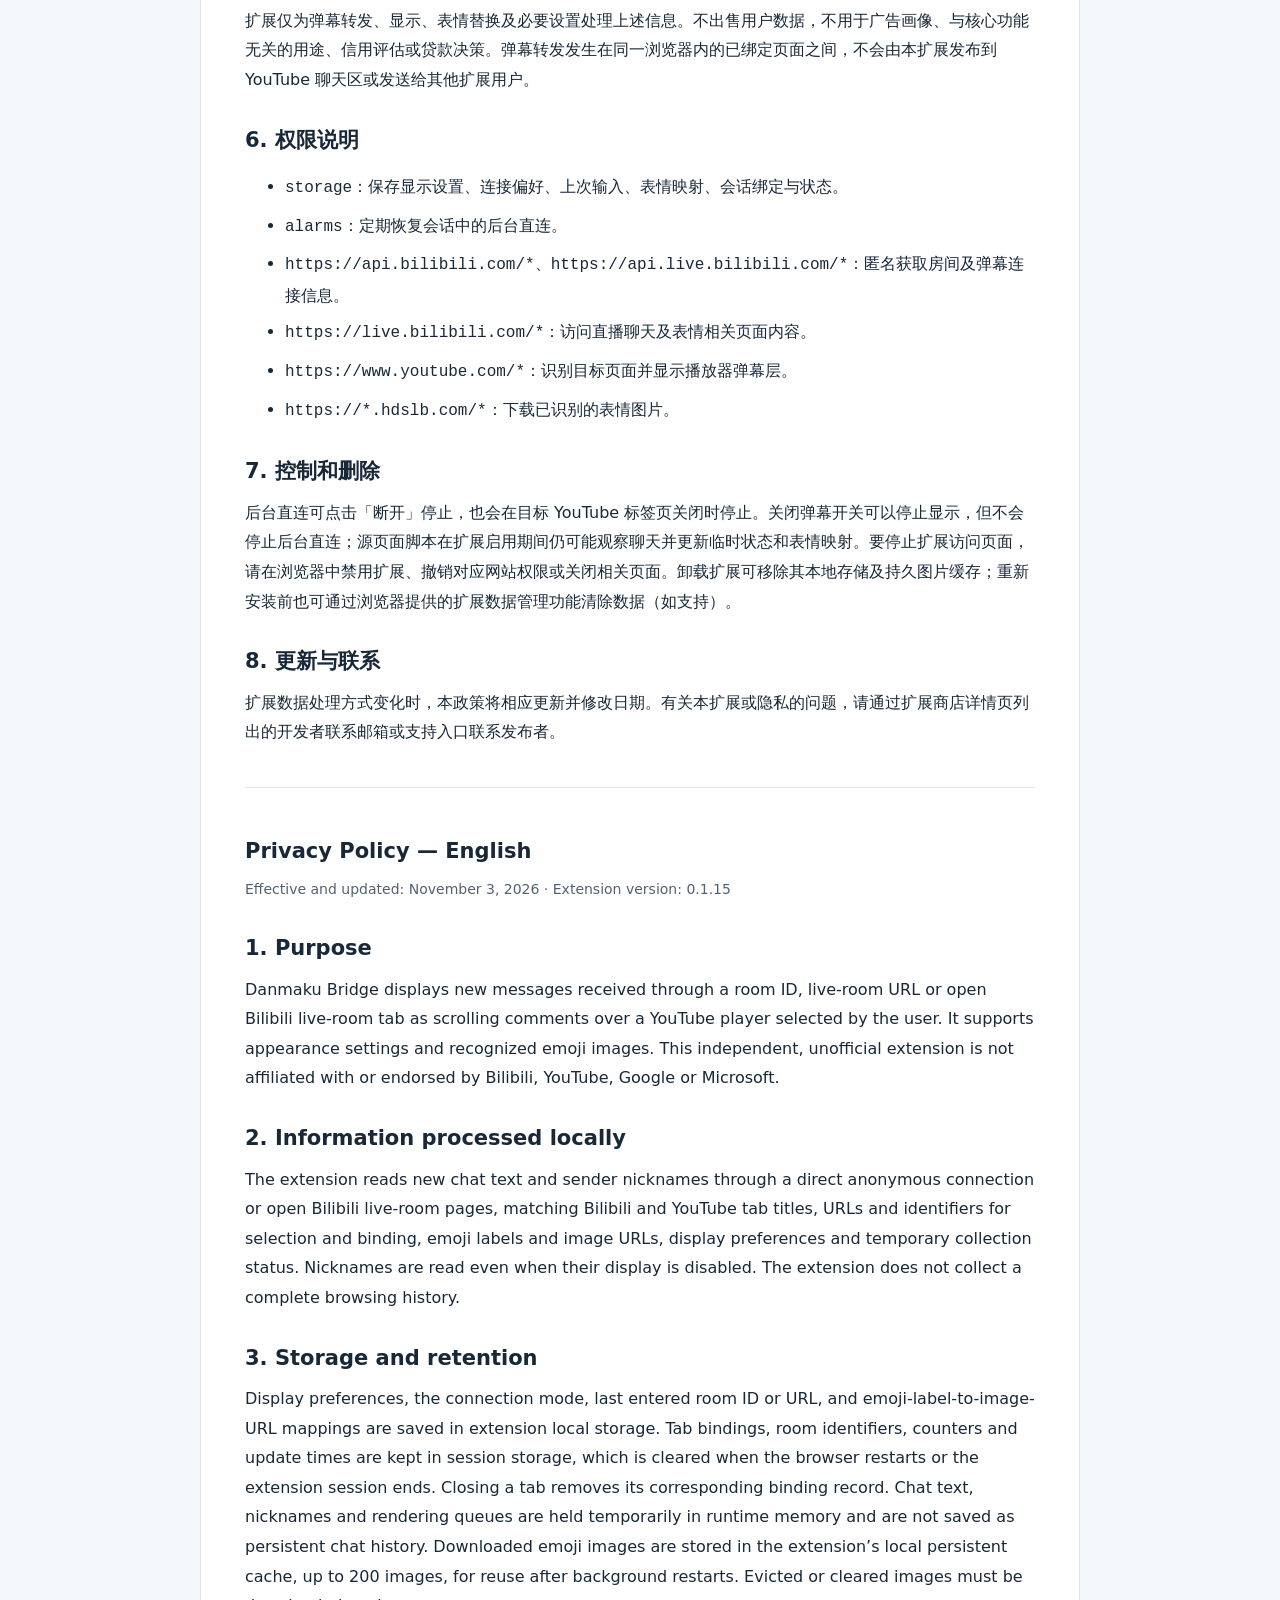
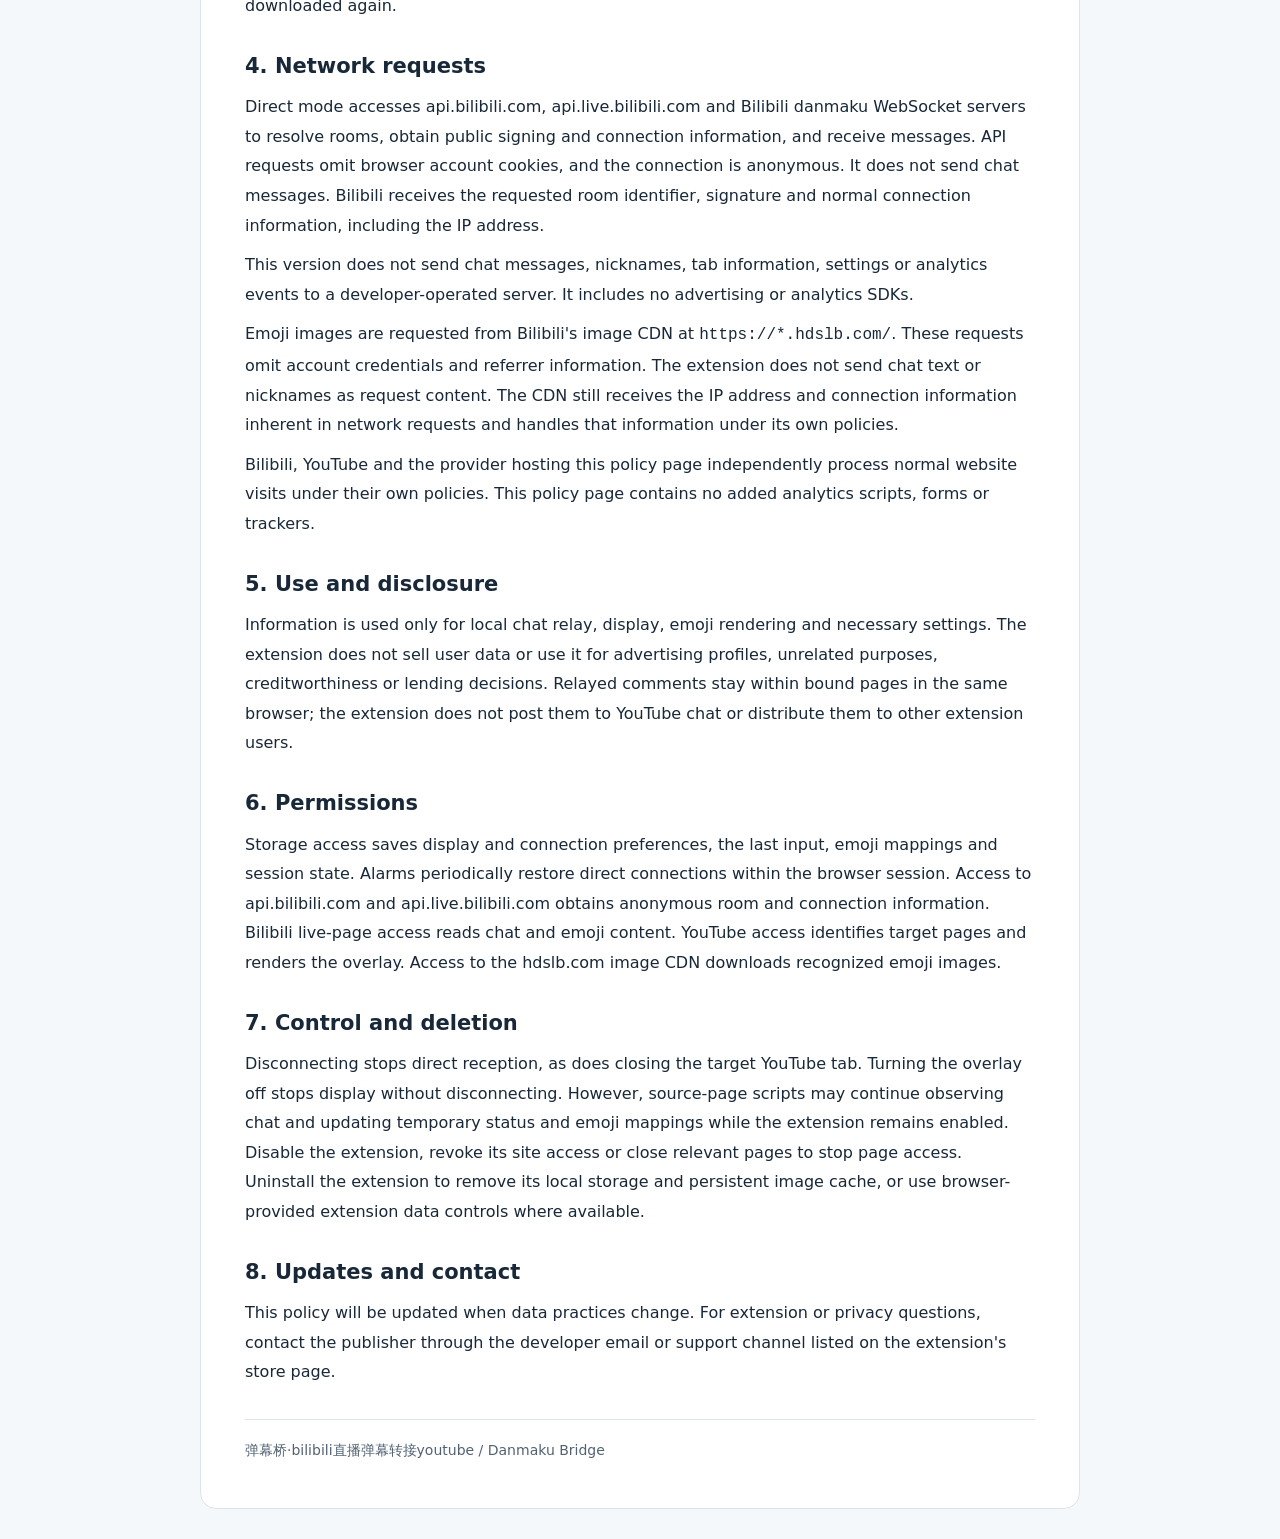
==== commit 467f8f07: "Add anonymous room connection and source switching in v0.1.15" ====
--- a/index.html
+++ b/index.html
@@ -16,27 +16,28 @@
 </head>
 <body><main>
   <header><div class="brand">弹幕桥·bilibili直播弹幕转接youtube</div><h1>隐私政策 / Privacy Policy</h1>
-    <p class="meta">生效及更新日期：2026年11月3日 · 适用于扩展 v0.1.14</p>
+    <p class="meta">生效及更新日期：2026年11月3日 · 适用于扩展 v0.1.15</p>
     <nav><a href="#zh">中文</a> · <a href="#en" lang="en">English</a></nav>
   </header>
   <section id="zh" aria-label="中文隐私政策">
     <div class="summary">本扩展在你的浏览器内转发弹幕，不向开发者运营的服务器上传弹幕或昵称。为显示表情，扩展会向 B 站图片 CDN 请求图片。</div>
     <h2>1. 功能与适用范围</h2>
-    <p>弹幕桥将已打开的 B 站直播间新聊天消息，显示为用户选择的 YouTube 播放器上的滚动弹幕，并支持显示设置与已识别的表情替换。它是独立的非官方扩展，与 Bilibili、YouTube、Google 或 Microsoft 无隶属或背书关系。本政策说明扩展自身的数据处理行为。</p>
+    <p>弹幕桥从用户输入的 B 站房间号、直播间链接或已打开的 B 站标签页接收新聊天消息，显示为用户选择的 YouTube 播放器上的滚动弹幕，并支持显示设置与已识别的表情替换。它是独立的非官方扩展，与 Bilibili、YouTube、Google 或 Microsoft 无隶属或背书关系。本政策说明扩展自身的数据处理行为。</p>
     <h2>2. 在本机访问和处理的信息</h2>
     <ul>
-      <li><strong>直播聊天：</strong>读取已打开的 B 站直播页面中新增的弹幕文字和发送者昵称，临时转发到绑定的 YouTube 页面。昵称是否显示由用户设置决定；关闭昵称显示不会停止源页面的昵称读取。</li>
+      <li><strong>直播聊天：</strong>通过后台直连或已打开的 B 站直播页面读取新增的弹幕文字和发送者昵称，临时转发到绑定的 YouTube 页面。昵称是否显示由用户设置决定；关闭昵称显示不会停止源页面的昵称读取。</li>
       <li><strong>相关标签页：</strong>使用匹配的 B 站直播及 YouTube 标签页的标题、网址和标签页标识，以供用户选择页面、校验房间和建立绑定。不收集完整浏览历史。</li>
       <li><strong>表情资源：</strong>读取页面上可识别的表情标记与图片地址，并下载对应图片用于显示。</li>
       <li><strong>使用设置与状态：</strong>处理字号、透明度、速度、显示区域、昵称显示、开关、绑定信息以及临时采集状态。</li>
     </ul>
     <h2>3. 存储与保留</h2>
     <ul>
-      <li>显示设置和表情标记到图片地址的映射保存在浏览器的扩展本地存储中，供后续使用。</li>
+      <li>显示设置、连接方式、上次输入的房间号或链接，以及表情标记到图片地址的映射保存在浏览器的扩展本地存储中，供后续使用。</li>
       <li>标签页绑定、直播间号、采集计数和更新时间保存在扩展会话存储中；浏览器重新启动或扩展会话结束时清除。关闭标签页也会移除该标签页对应的绑定记录。</li>
       <li>聊天文字、昵称及待显示队列仅在运行内存中临时处理，不写入持久聊天历史。下载的表情图片会保存在本机扩展的持久缓存中，最多保留 200 张，供后台重启后复用。缓存超过上限或被浏览器清除时需要重新下载。</li>
     </ul>
     <h2>4. 网络请求与第三方</h2>
+    <p>后台直连模式访问 <code>api.bilibili.com</code>、<code>api.live.bilibili.com</code> 和 B 站弹幕 WebSocket 服务器，以解析房间、获取公开签名和连接信息并接收消息。接口请求不携带浏览器账号 Cookie；连接采用匿名身份，不向 B 站发送用户聊天内容。B 站会接收到请求的房间号、签名及正常连接所需的网络信息，包括 IP 地址。</p>
     <p>本版本不向开发者运营的服务器传输弹幕、昵称、标签页信息、设置或分析事件，也不包含广告或统计跟踪 SDK。</p>
     <p>表情功能会向 <code>https://*.hdslb.com/</code> 下的 B 站图片 CDN 请求图片。这些请求不携带账号凭据或来源页面信息，扩展不会将弹幕正文和昵称作为请求内容发送给 CDN。图片服务器仍会接收到正常网络请求附带的 IP 地址及其他连接信息；这些信息由第三方按其政策处理。</p>
     <p>你正常访问 B 站、YouTube 或本隐私政策托管页面时，相应平台会按其自身政策处理访问数据。本扩展不控制这些平台。此政策页面没有自行添加分析脚本、表单或跟踪器。</p>
@@ -44,35 +45,38 @@
     <p>扩展仅为弹幕转发、显示、表情替换及必要设置处理上述信息。不出售用户数据，不用于广告画像、与核心功能无关的用途、信用评估或贷款决策。弹幕转发发生在同一浏览器内的已绑定页面之间，不会由本扩展发布到 YouTube 聊天区或发送给其他扩展用户。</p>
     <h2>6. 权限说明</h2>
     <ul>
-      <li><code>storage</code>：保存显示设置、表情映射、会话绑定与状态。</li>
+      <li><code>storage</code>：保存显示设置、连接偏好、上次输入、表情映射、会话绑定与状态。</li>
+      <li><code>alarms</code>：定期恢复会话中的后台直连。</li>
+      <li><code>https://api.bilibili.com/*</code>、<code>https://api.live.bilibili.com/*</code>：匿名获取房间及弹幕连接信息。</li>
       <li><code>https://live.bilibili.com/*</code>：访问直播聊天及表情相关页面内容。</li>
       <li><code>https://www.youtube.com/*</code>：识别目标页面并显示播放器弹幕层。</li>
       <li><code>https://*.hdslb.com/*</code>：下载已识别的表情图片。</li>
     </ul>
     <h2>7. 控制和删除</h2>
-    <p>关闭弹幕开关可以停止显示，但源页面脚本在扩展启用期间仍可能观察聊天并更新临时状态和表情映射。要停止扩展访问页面，请在浏览器中禁用扩展、撤销对应网站权限或关闭相关页面。卸载扩展可移除其本地存储及持久图片缓存；重新安装前也可通过浏览器提供的扩展数据管理功能清除数据（如支持）。</p>
+    <p>后台直连可点击「断开」停止，也会在目标 YouTube 标签页关闭时停止。关闭弹幕开关可以停止显示，但不会停止后台直连；源页面脚本在扩展启用期间仍可能观察聊天并更新临时状态和表情映射。要停止扩展访问页面，请在浏览器中禁用扩展、撤销对应网站权限或关闭相关页面。卸载扩展可移除其本地存储及持久图片缓存；重新安装前也可通过浏览器提供的扩展数据管理功能清除数据（如支持）。</p>
     <h2>8. 更新与联系</h2>
     <p>扩展数据处理方式变化时，本政策将相应更新并修改日期。有关本扩展或隐私的问题，请通过扩展商店详情页列出的开发者联系邮箱或支持入口联系发布者。</p>
   </section>
   <section id="en" lang="en" aria-label="English privacy policy">
     <h2>Privacy Policy — English</h2>
-    <p class="meta">Effective and updated: November 3, 2026 · Extension version: 0.1.14</p>
+    <p class="meta">Effective and updated: November 3, 2026 · Extension version: 0.1.15</p>
     <h2>1. Purpose</h2>
-    <p>Danmaku Bridge displays new messages from an open Bilibili live-room tab as scrolling comments over a YouTube player selected by the user. It supports appearance settings and recognized emoji images. This independent, unofficial extension is not affiliated with or endorsed by Bilibili, YouTube, Google or Microsoft.</p>
+    <p>Danmaku Bridge displays new messages received through a room ID, live-room URL or open Bilibili live-room tab as scrolling comments over a YouTube player selected by the user. It supports appearance settings and recognized emoji images. This independent, unofficial extension is not affiliated with or endorsed by Bilibili, YouTube, Google or Microsoft.</p>
     <h2>2. Information processed locally</h2>
-    <p>The extension reads new chat text and sender nicknames from open Bilibili live-room pages, matching Bilibili and YouTube tab titles, URLs and identifiers for selection and binding, emoji labels and image URLs, display preferences and temporary collection status. Nicknames are read even when their display is disabled. The extension does not collect a complete browsing history.</p>
+    <p>The extension reads new chat text and sender nicknames through a direct anonymous connection or open Bilibili live-room pages, matching Bilibili and YouTube tab titles, URLs and identifiers for selection and binding, emoji labels and image URLs, display preferences and temporary collection status. Nicknames are read even when their display is disabled. The extension does not collect a complete browsing history.</p>
     <h2>3. Storage and retention</h2>
-    <p>Display preferences and emoji-label-to-image-URL mappings are saved in extension local storage. Tab bindings, room identifiers, counters and update times are kept in session storage, which is cleared when the browser restarts or the extension session ends. Closing a tab removes its corresponding binding record. Chat text, nicknames and rendering queues are held temporarily in runtime memory and are not saved as persistent chat history. Downloaded emoji images are stored in the extension’s local persistent cache, up to 200 images, for reuse after background restarts. Evicted or cleared images must be downloaded again.</p>
+    <p>Display preferences, the connection mode, last entered room ID or URL, and emoji-label-to-image-URL mappings are saved in extension local storage. Tab bindings, room identifiers, counters and update times are kept in session storage, which is cleared when the browser restarts or the extension session ends. Closing a tab removes its corresponding binding record. Chat text, nicknames and rendering queues are held temporarily in runtime memory and are not saved as persistent chat history. Downloaded emoji images are stored in the extension’s local persistent cache, up to 200 images, for reuse after background restarts. Evicted or cleared images must be downloaded again.</p>
     <h2>4. Network requests</h2>
+    <p>Direct mode accesses api.bilibili.com, api.live.bilibili.com and Bilibili danmaku WebSocket servers to resolve rooms, obtain public signing and connection information, and receive messages. API requests omit browser account cookies, and the connection is anonymous. It does not send chat messages. Bilibili receives the requested room identifier, signature and normal connection information, including the IP address.</p>
     <p>This version does not send chat messages, nicknames, tab information, settings or analytics events to a developer-operated server. It includes no advertising or analytics SDKs.</p>
     <p>Emoji images are requested from Bilibili's image CDN at <code>https://*.hdslb.com/</code>. These requests omit account credentials and referrer information. The extension does not send chat text or nicknames as request content. The CDN still receives the IP address and connection information inherent in network requests and handles that information under its own policies.</p>
     <p>Bilibili, YouTube and the provider hosting this policy page independently process normal website visits under their own policies. This policy page contains no added analytics scripts, forms or trackers.</p>
     <h2>5. Use and disclosure</h2>
     <p>Information is used only for local chat relay, display, emoji rendering and necessary settings. The extension does not sell user data or use it for advertising profiles, unrelated purposes, creditworthiness or lending decisions. Relayed comments stay within bound pages in the same browser; the extension does not post them to YouTube chat or distribute them to other extension users.</p>
     <h2>6. Permissions</h2>
-    <p>Storage access saves preferences, emoji mappings and session state. Bilibili live-page access reads chat and emoji content. YouTube access identifies target pages and renders the overlay. Access to the hdslb.com image CDN downloads recognized emoji images.</p>
+    <p>Storage access saves display and connection preferences, the last input, emoji mappings and session state. Alarms periodically restore direct connections within the browser session. Access to api.bilibili.com and api.live.bilibili.com obtains anonymous room and connection information. Bilibili live-page access reads chat and emoji content. YouTube access identifies target pages and renders the overlay. Access to the hdslb.com image CDN downloads recognized emoji images.</p>
     <h2>7. Control and deletion</h2>
-    <p>Turning the overlay off stops display, but source-page scripts may continue observing chat and updating temporary status and emoji mappings while the extension remains enabled. Disable the extension, revoke its site access or close relevant pages to stop page access. Uninstall the extension to remove its local storage and persistent image cache, or use browser-provided extension data controls where available.</p>
+    <p>Disconnecting stops direct reception, as does closing the target YouTube tab. Turning the overlay off stops display without disconnecting. However, source-page scripts may continue observing chat and updating temporary status and emoji mappings while the extension remains enabled. Disable the extension, revoke its site access or close relevant pages to stop page access. Uninstall the extension to remove its local storage and persistent image cache, or use browser-provided extension data controls where available.</p>
     <h2>8. Updates and contact</h2>
     <p>This policy will be updated when data practices change. For extension or privacy questions, contact the publisher through the developer email or support channel listed on the extension's store page.</p>
   </section>
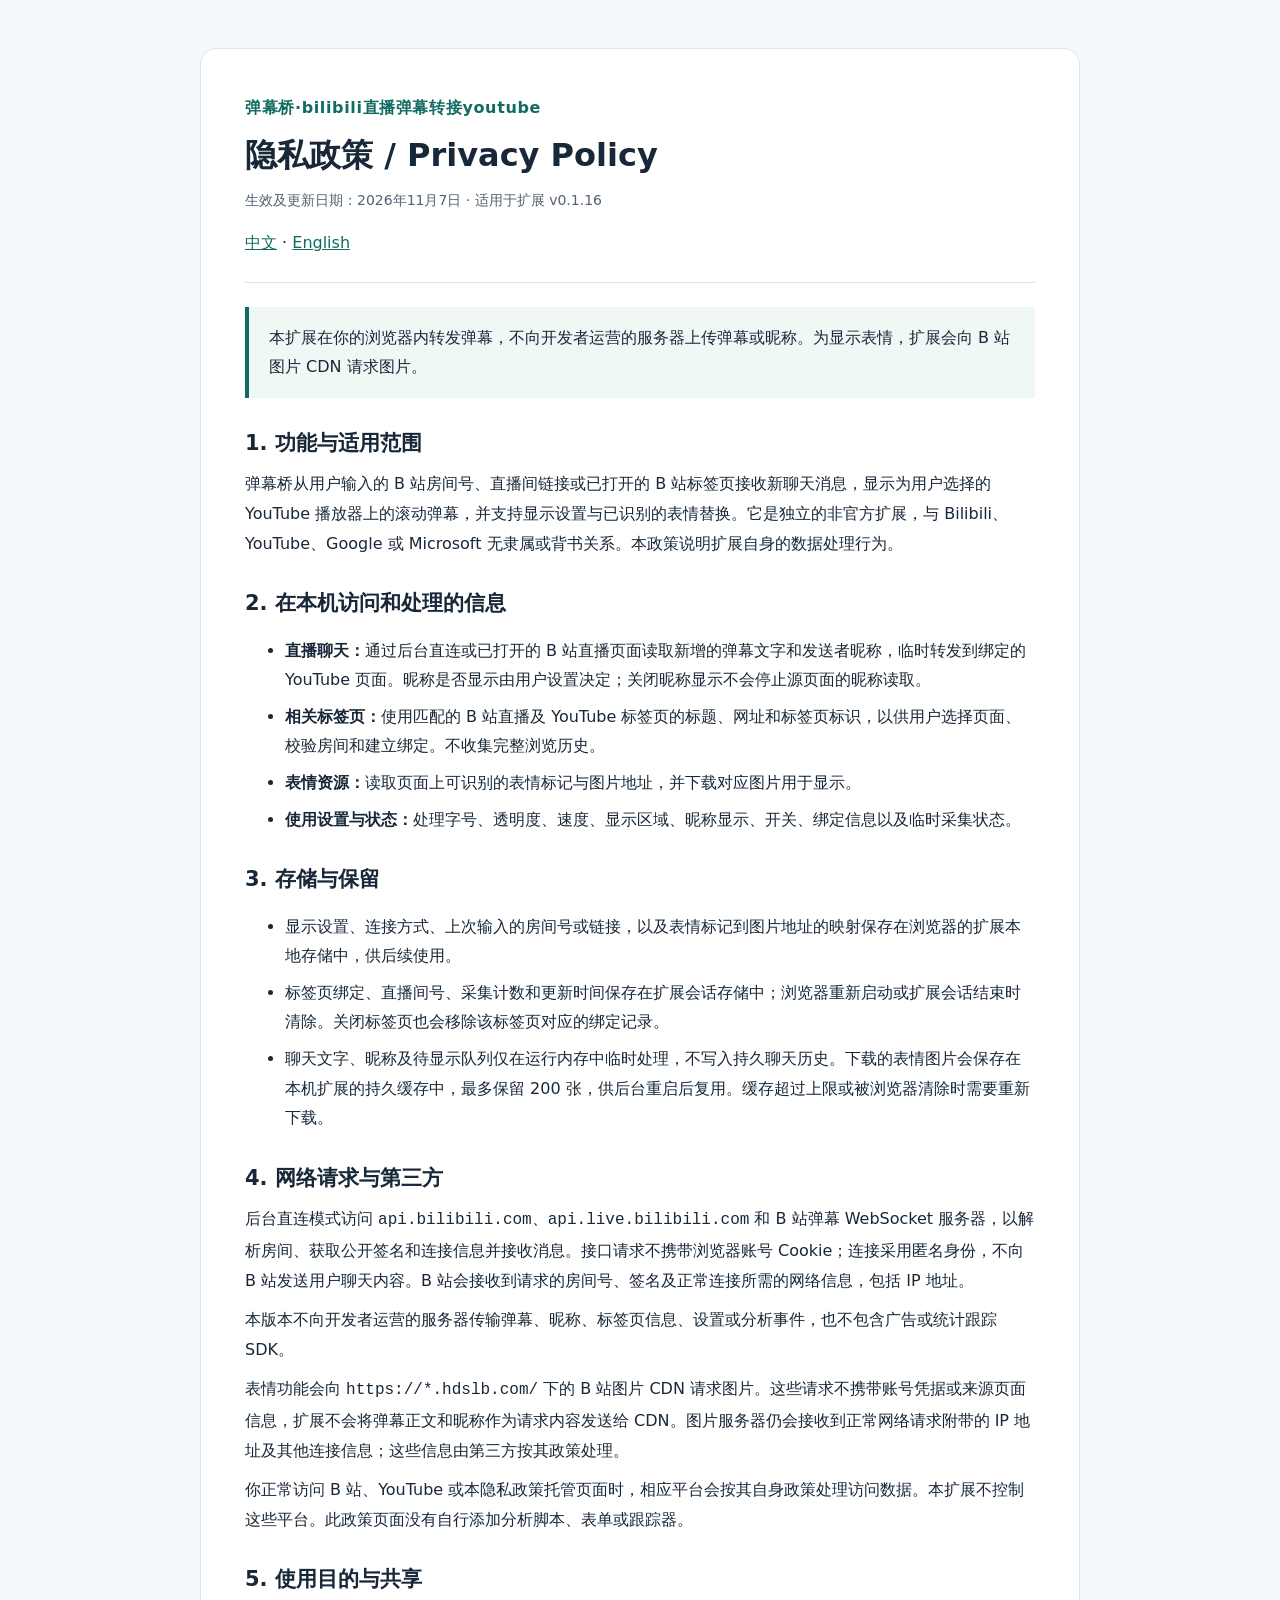
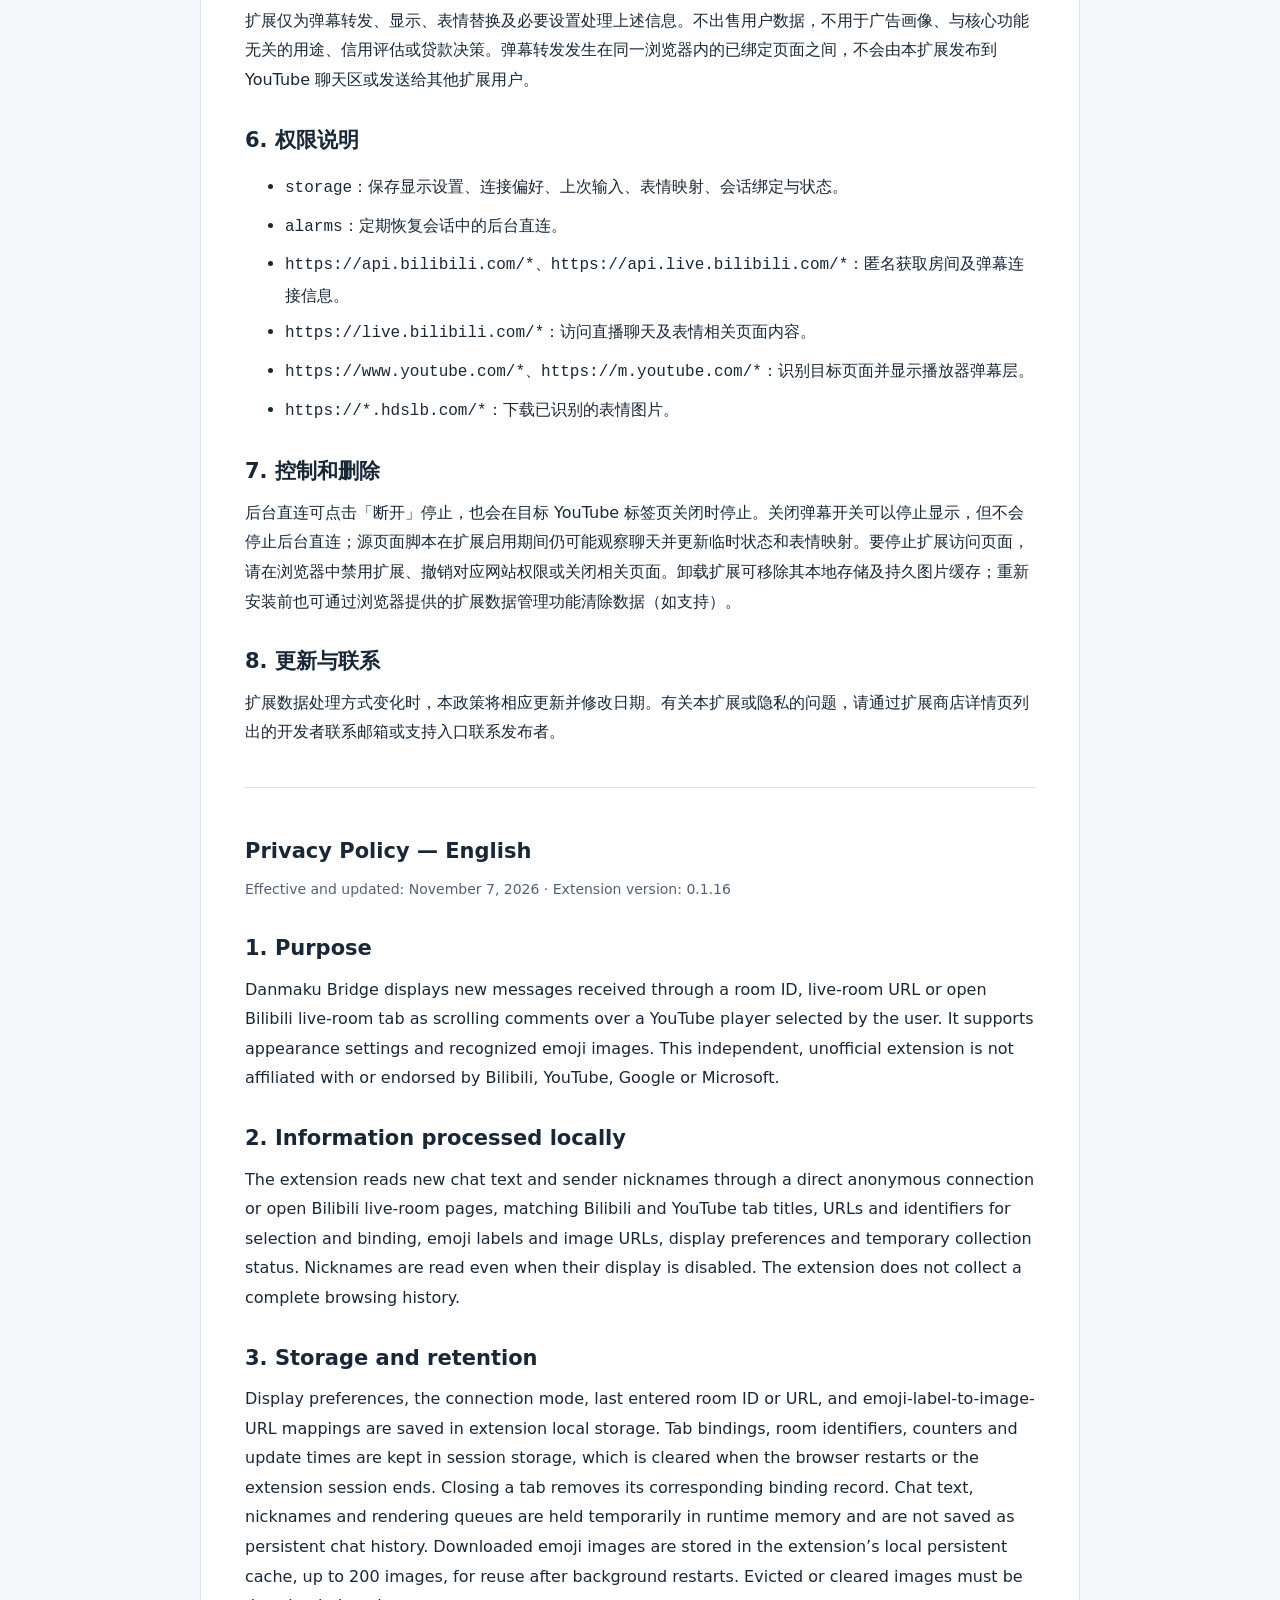
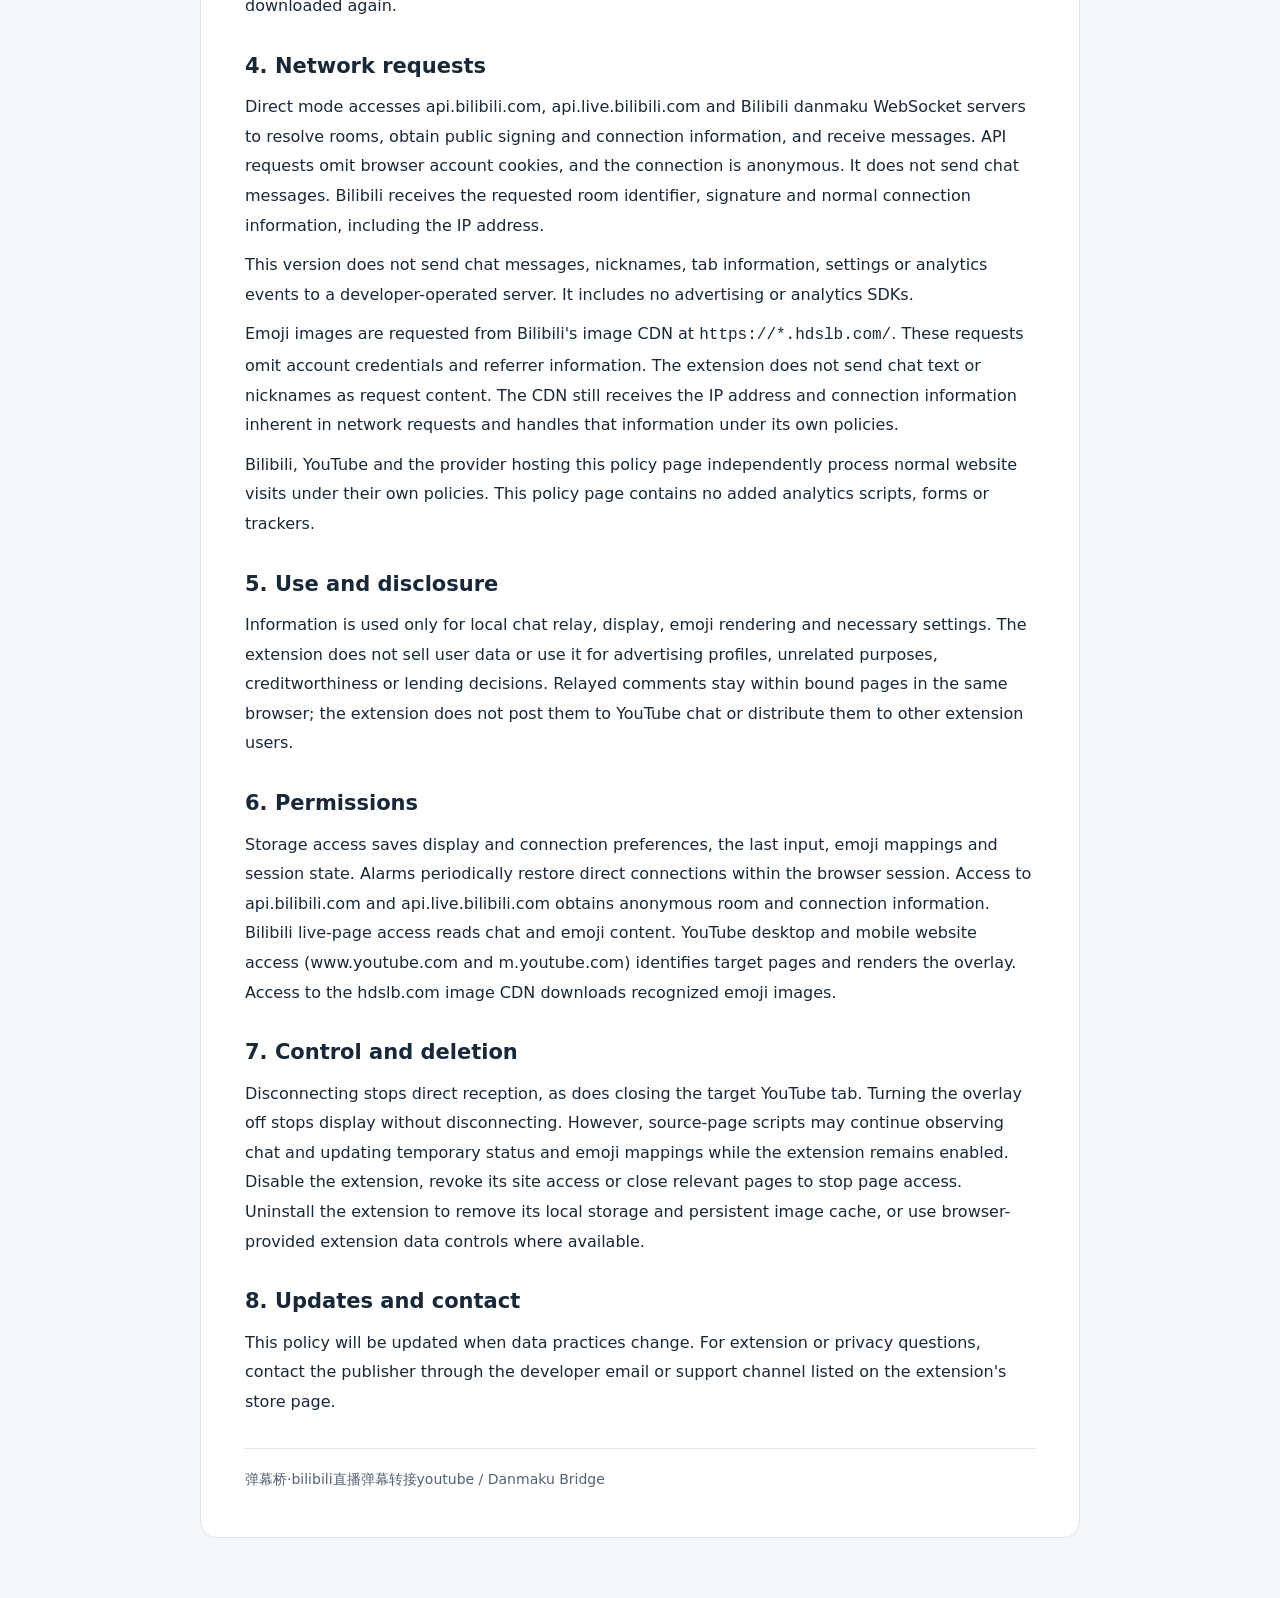
==== commit 470e2f41: "Support mobile YouTube pages and responsive popup in v0.1.16" ====
--- a/index.html
+++ b/index.html
@@ -16,7 +16,7 @@
 </head>
 <body><main>
   <header><div class="brand">弹幕桥·bilibili直播弹幕转接youtube</div><h1>隐私政策 / Privacy Policy</h1>
-    <p class="meta">生效及更新日期：2026年11月3日 · 适用于扩展 v0.1.15</p>
+    <p class="meta">生效及更新日期：2026年11月7日 · 适用于扩展 v0.1.16</p>
     <nav><a href="#zh">中文</a> · <a href="#en" lang="en">English</a></nav>
   </header>
   <section id="zh" aria-label="中文隐私政策">
@@ -49,7 +49,7 @@
       <li><code>alarms</code>：定期恢复会话中的后台直连。</li>
       <li><code>https://api.bilibili.com/*</code>、<code>https://api.live.bilibili.com/*</code>：匿名获取房间及弹幕连接信息。</li>
       <li><code>https://live.bilibili.com/*</code>：访问直播聊天及表情相关页面内容。</li>
-      <li><code>https://www.youtube.com/*</code>：识别目标页面并显示播放器弹幕层。</li>
+      <li><code>https://www.youtube.com/*</code>、<code>https://m.youtube.com/*</code>：识别目标页面并显示播放器弹幕层。</li>
       <li><code>https://*.hdslb.com/*</code>：下载已识别的表情图片。</li>
     </ul>
     <h2>7. 控制和删除</h2>
@@ -59,7 +59,7 @@
   </section>
   <section id="en" lang="en" aria-label="English privacy policy">
     <h2>Privacy Policy — English</h2>
-    <p class="meta">Effective and updated: November 3, 2026 · Extension version: 0.1.15</p>
+    <p class="meta">Effective and updated: November 7, 2026 · Extension version: 0.1.16</p>
     <h2>1. Purpose</h2>
     <p>Danmaku Bridge displays new messages received through a room ID, live-room URL or open Bilibili live-room tab as scrolling comments over a YouTube player selected by the user. It supports appearance settings and recognized emoji images. This independent, unofficial extension is not affiliated with or endorsed by Bilibili, YouTube, Google or Microsoft.</p>
     <h2>2. Information processed locally</h2>
@@ -74,7 +74,7 @@
     <h2>5. Use and disclosure</h2>
     <p>Information is used only for local chat relay, display, emoji rendering and necessary settings. The extension does not sell user data or use it for advertising profiles, unrelated purposes, creditworthiness or lending decisions. Relayed comments stay within bound pages in the same browser; the extension does not post them to YouTube chat or distribute them to other extension users.</p>
     <h2>6. Permissions</h2>
-    <p>Storage access saves display and connection preferences, the last input, emoji mappings and session state. Alarms periodically restore direct connections within the browser session. Access to api.bilibili.com and api.live.bilibili.com obtains anonymous room and connection information. Bilibili live-page access reads chat and emoji content. YouTube access identifies target pages and renders the overlay. Access to the hdslb.com image CDN downloads recognized emoji images.</p>
+    <p>Storage access saves display and connection preferences, the last input, emoji mappings and session state. Alarms periodically restore direct connections within the browser session. Access to api.bilibili.com and api.live.bilibili.com obtains anonymous room and connection information. Bilibili live-page access reads chat and emoji content. YouTube desktop and mobile website access (www.youtube.com and m.youtube.com) identifies target pages and renders the overlay. Access to the hdslb.com image CDN downloads recognized emoji images.</p>
     <h2>7. Control and deletion</h2>
     <p>Disconnecting stops direct reception, as does closing the target YouTube tab. Turning the overlay off stops display without disconnecting. However, source-page scripts may continue observing chat and updating temporary status and emoji mappings while the extension remains enabled. Disable the extension, revoke its site access or close relevant pages to stop page access. Uninstall the extension to remove its local storage and persistent image cache, or use browser-provided extension data controls where available.</p>
     <h2>8. Updates and contact</h2>
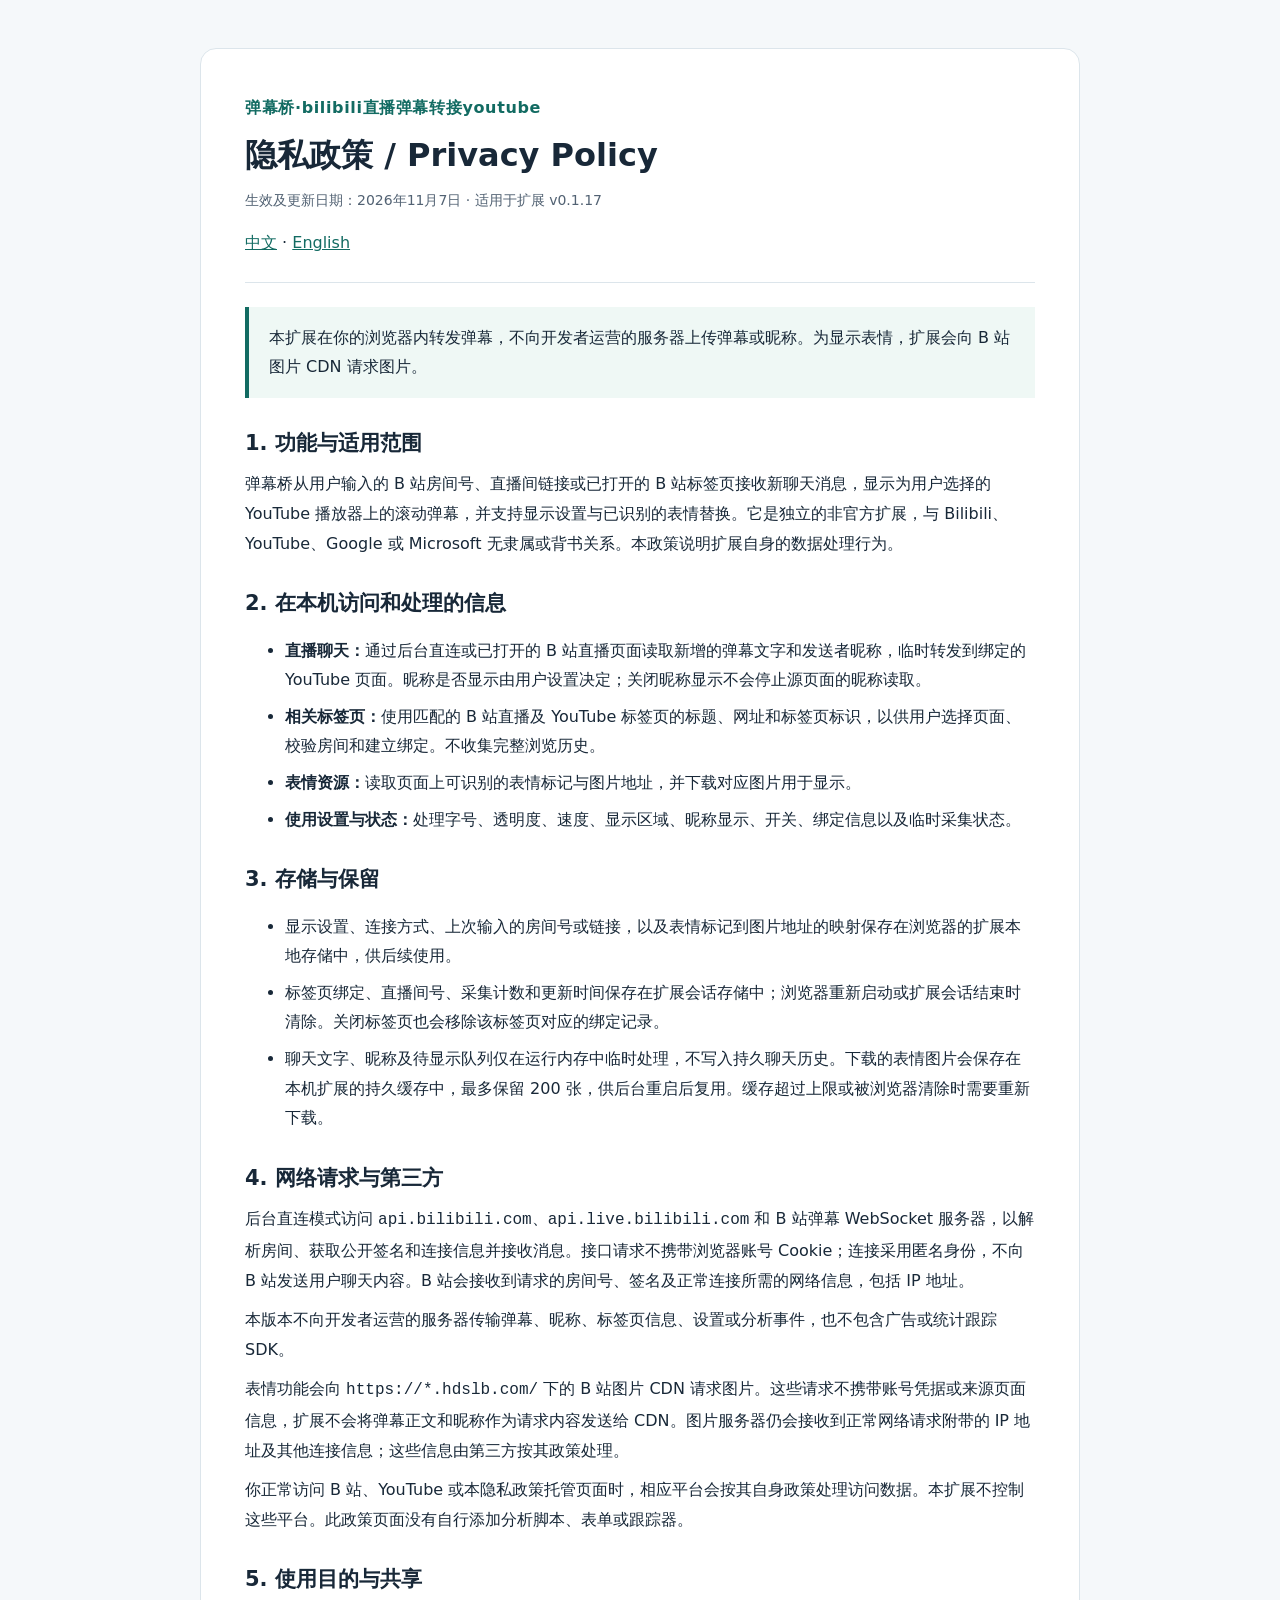
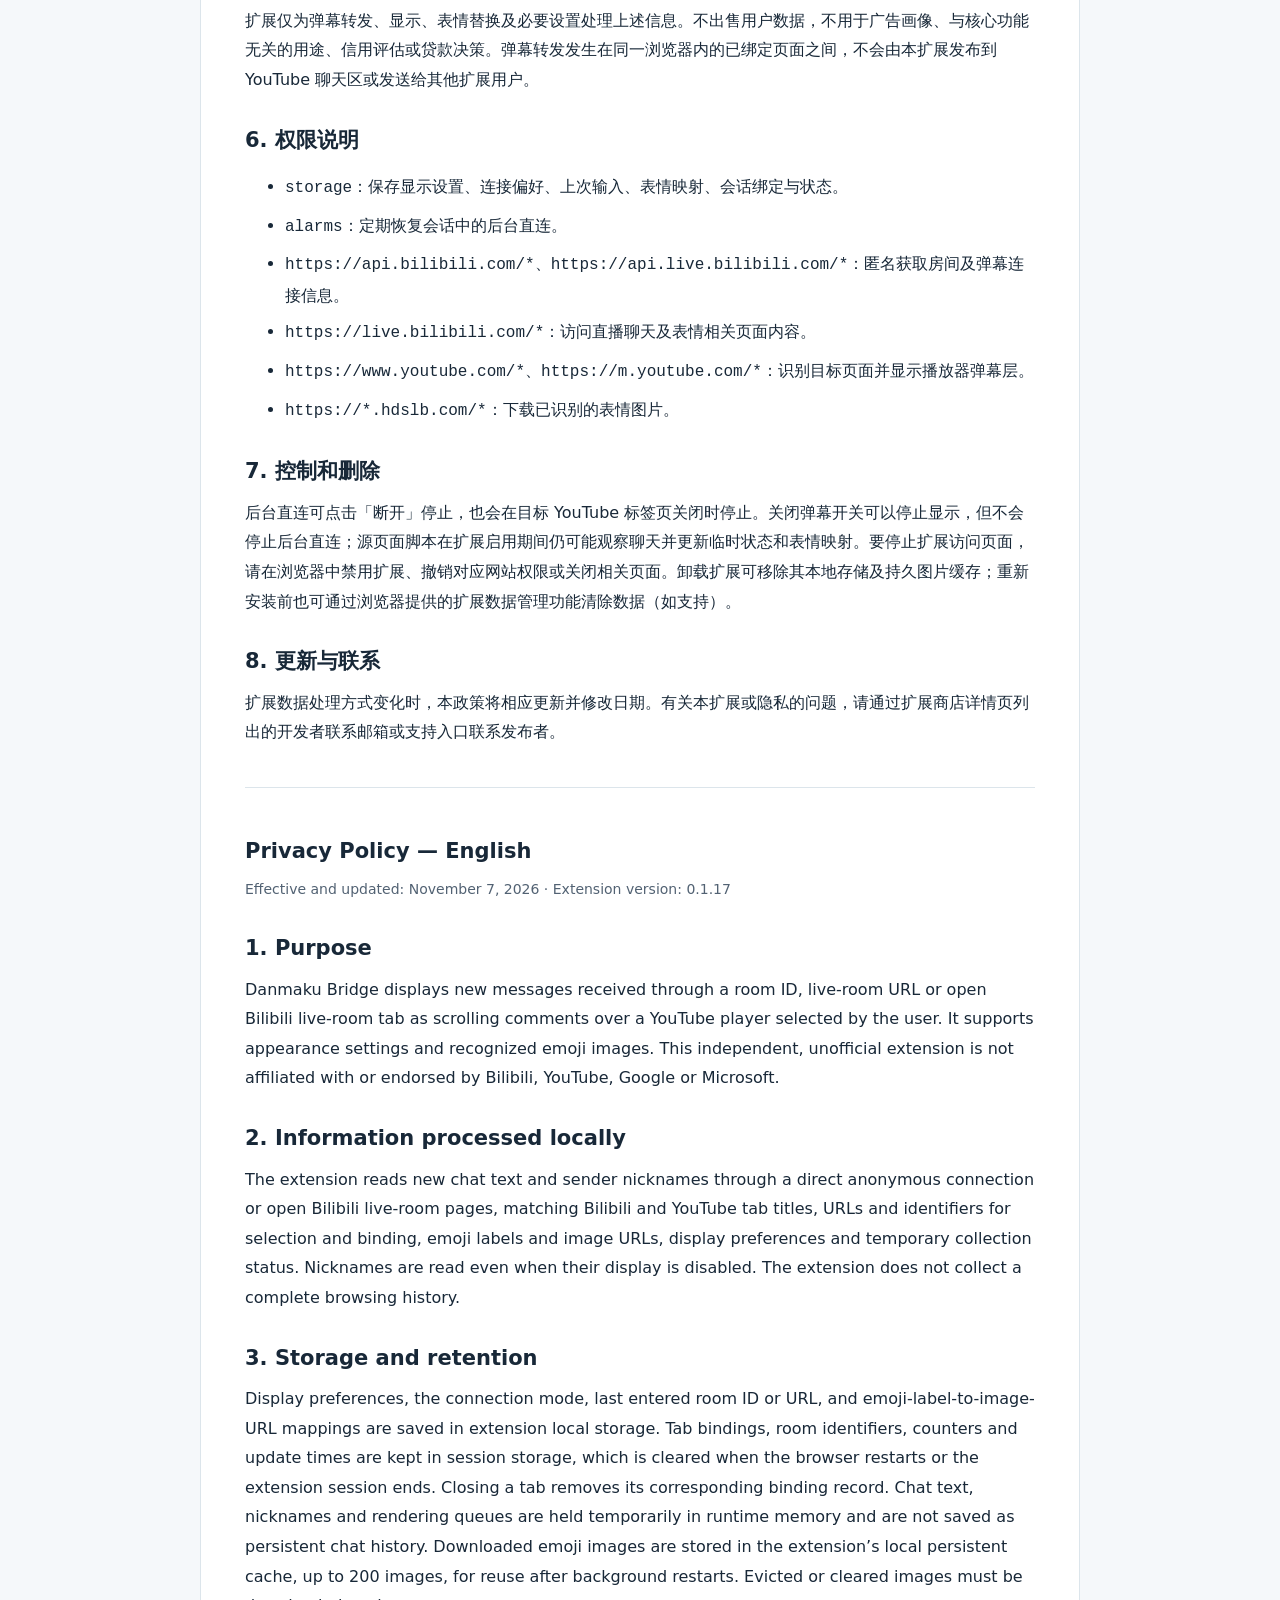
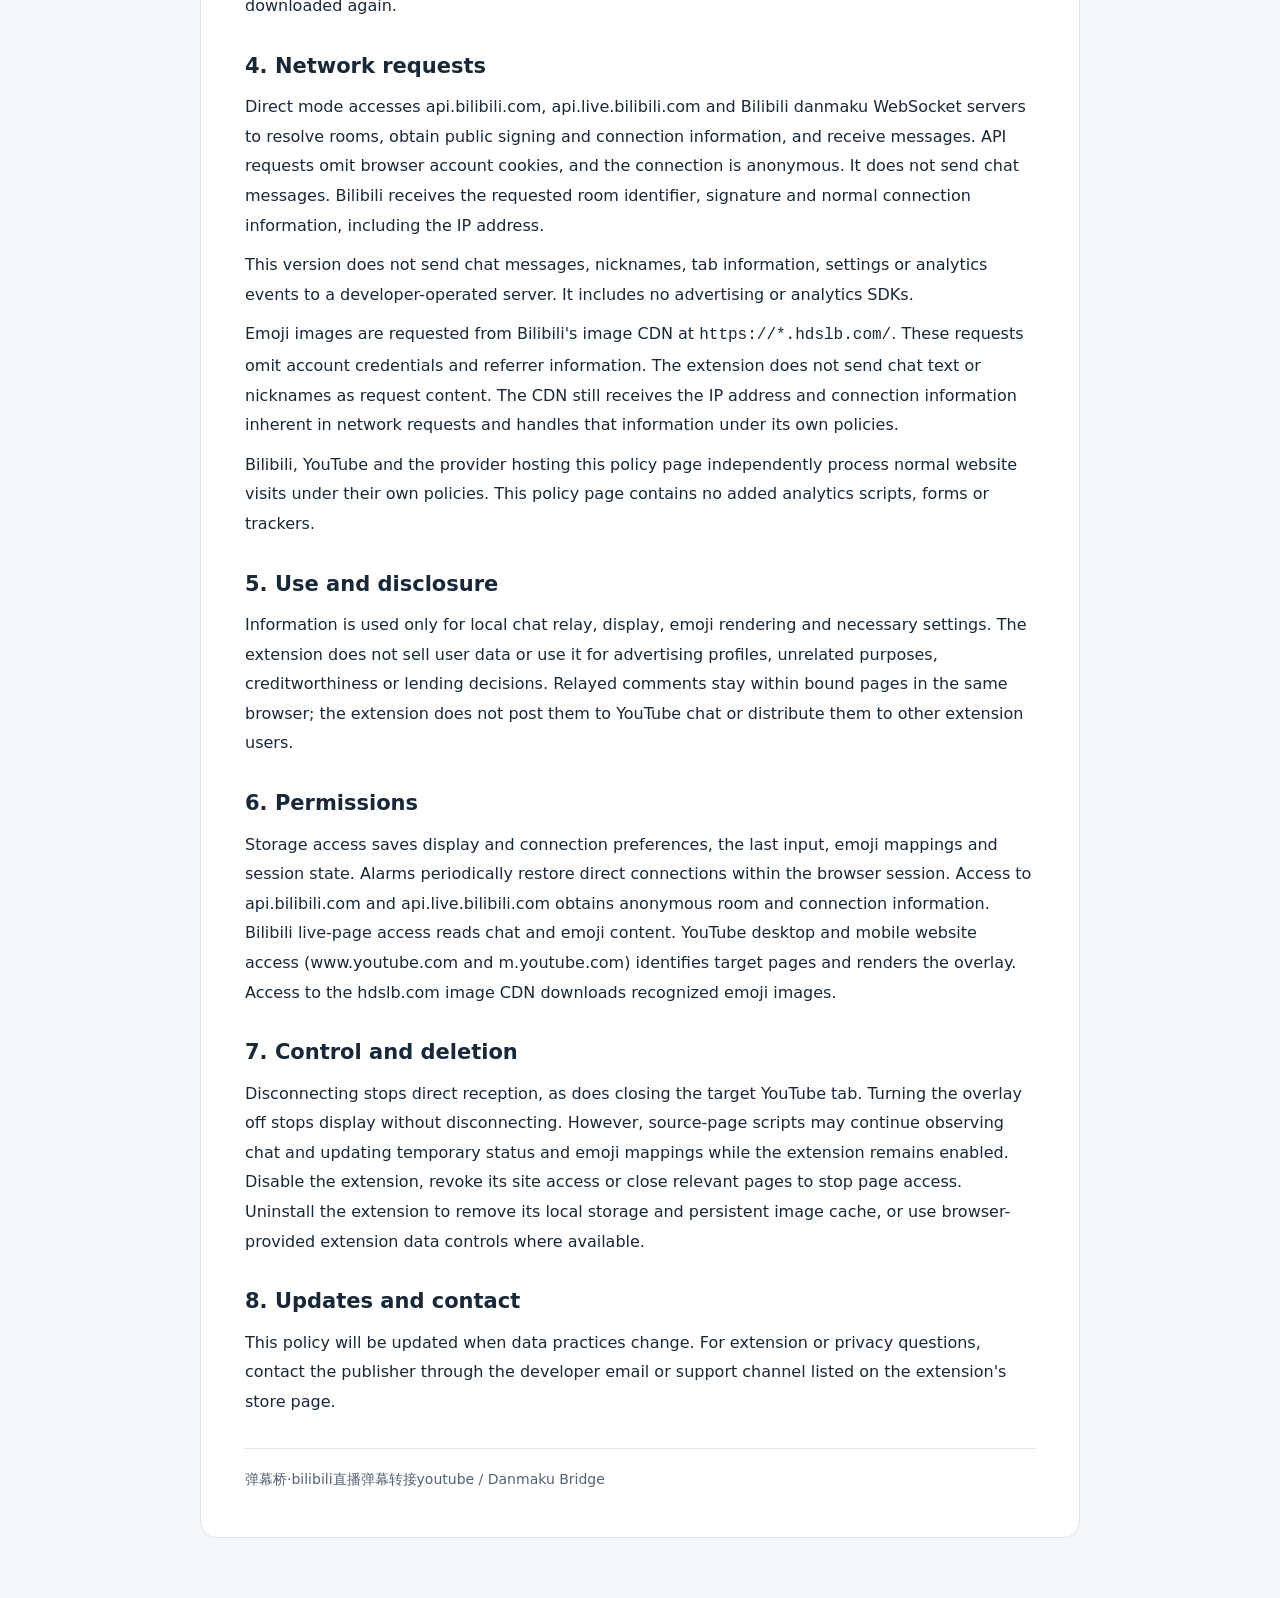
==== commit 5aa2b1b4: "Restore desktop popup width and isolate mobile styles in v0.1.17" ====
--- a/index.html
+++ b/index.html
@@ -16,7 +16,7 @@
 </head>
 <body><main>
   <header><div class="brand">弹幕桥·bilibili直播弹幕转接youtube</div><h1>隐私政策 / Privacy Policy</h1>
-    <p class="meta">生效及更新日期：2026年11月7日 · 适用于扩展 v0.1.16</p>
+    <p class="meta">生效及更新日期：2026年11月7日 · 适用于扩展 v0.1.17</p>
     <nav><a href="#zh">中文</a> · <a href="#en" lang="en">English</a></nav>
   </header>
   <section id="zh" aria-label="中文隐私政策">
@@ -59,7 +59,7 @@
   </section>
   <section id="en" lang="en" aria-label="English privacy policy">
     <h2>Privacy Policy — English</h2>
-    <p class="meta">Effective and updated: November 7, 2026 · Extension version: 0.1.16</p>
+    <p class="meta">Effective and updated: November 7, 2026 · Extension version: 0.1.17</p>
     <h2>1. Purpose</h2>
     <p>Danmaku Bridge displays new messages received through a room ID, live-room URL or open Bilibili live-room tab as scrolling comments over a YouTube player selected by the user. It supports appearance settings and recognized emoji images. This independent, unofficial extension is not affiliated with or endorsed by Bilibili, YouTube, Google or Microsoft.</p>
     <h2>2. Information processed locally</h2>
